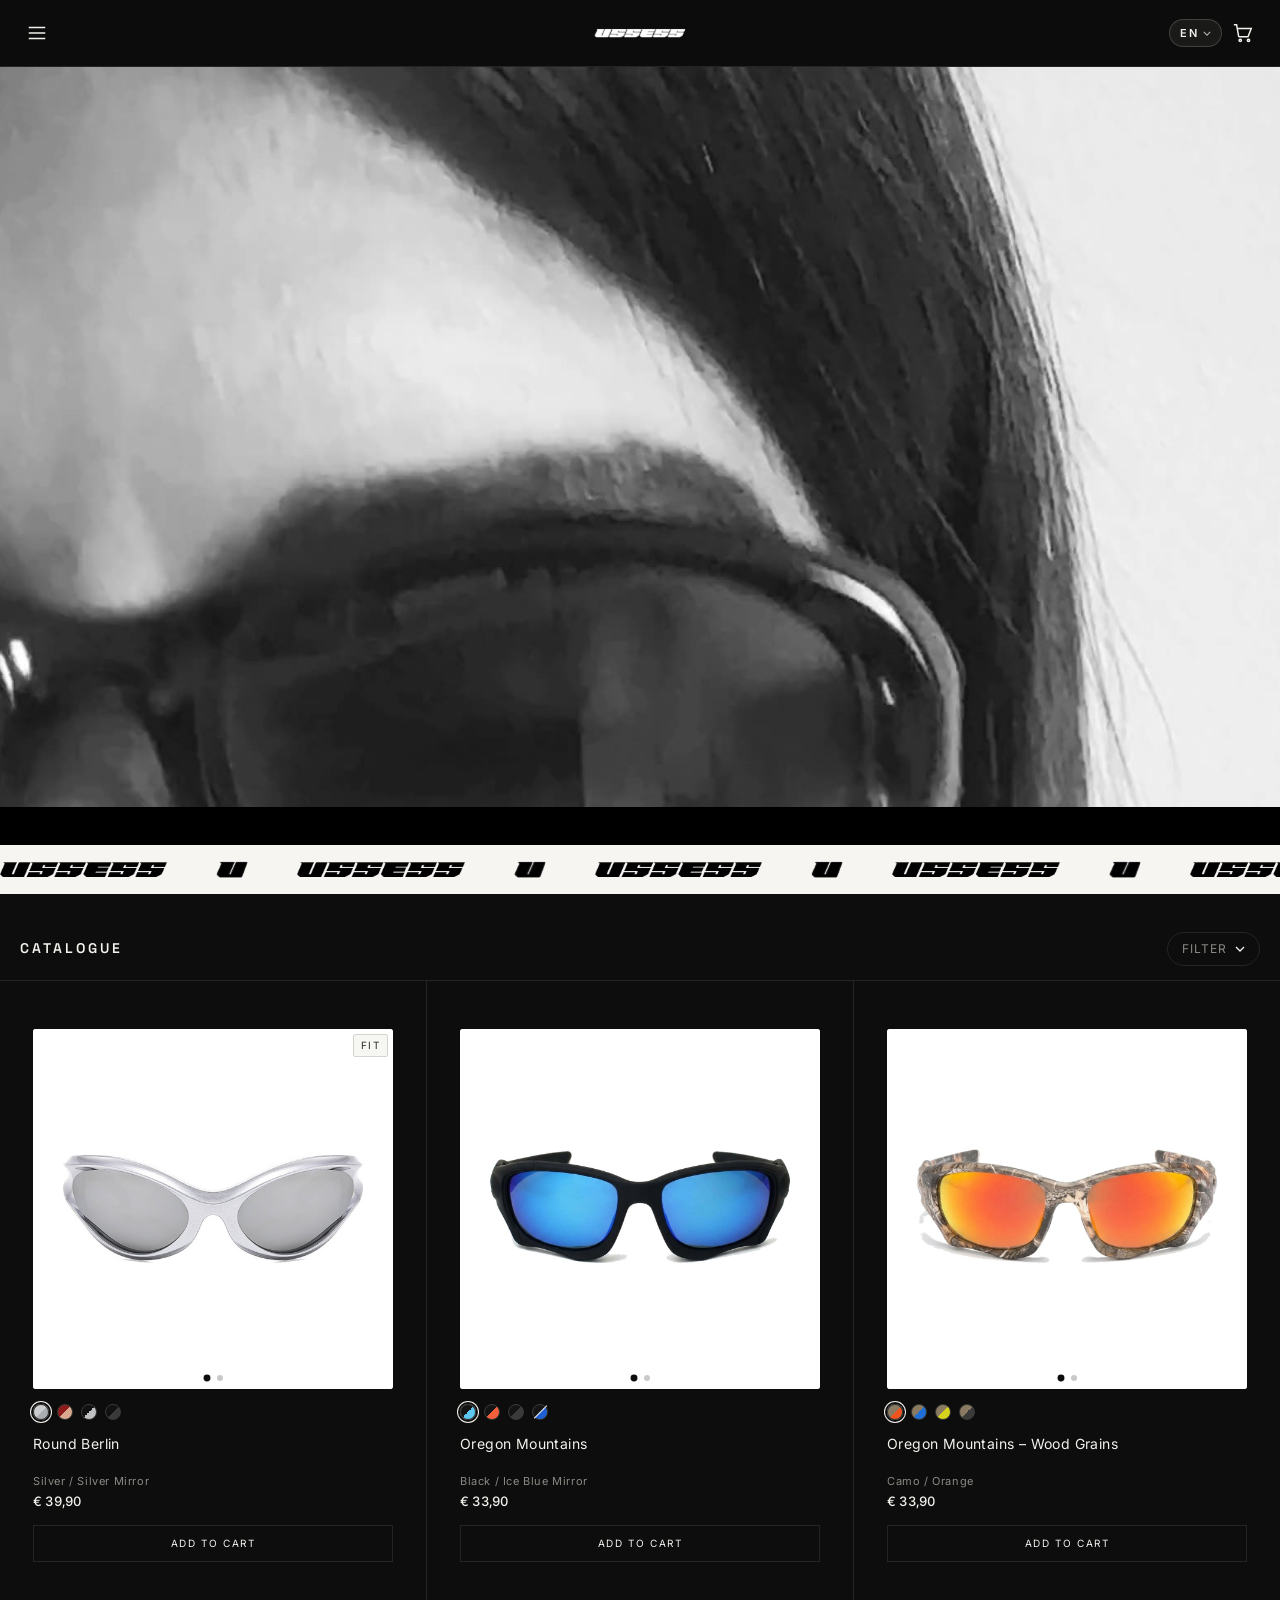
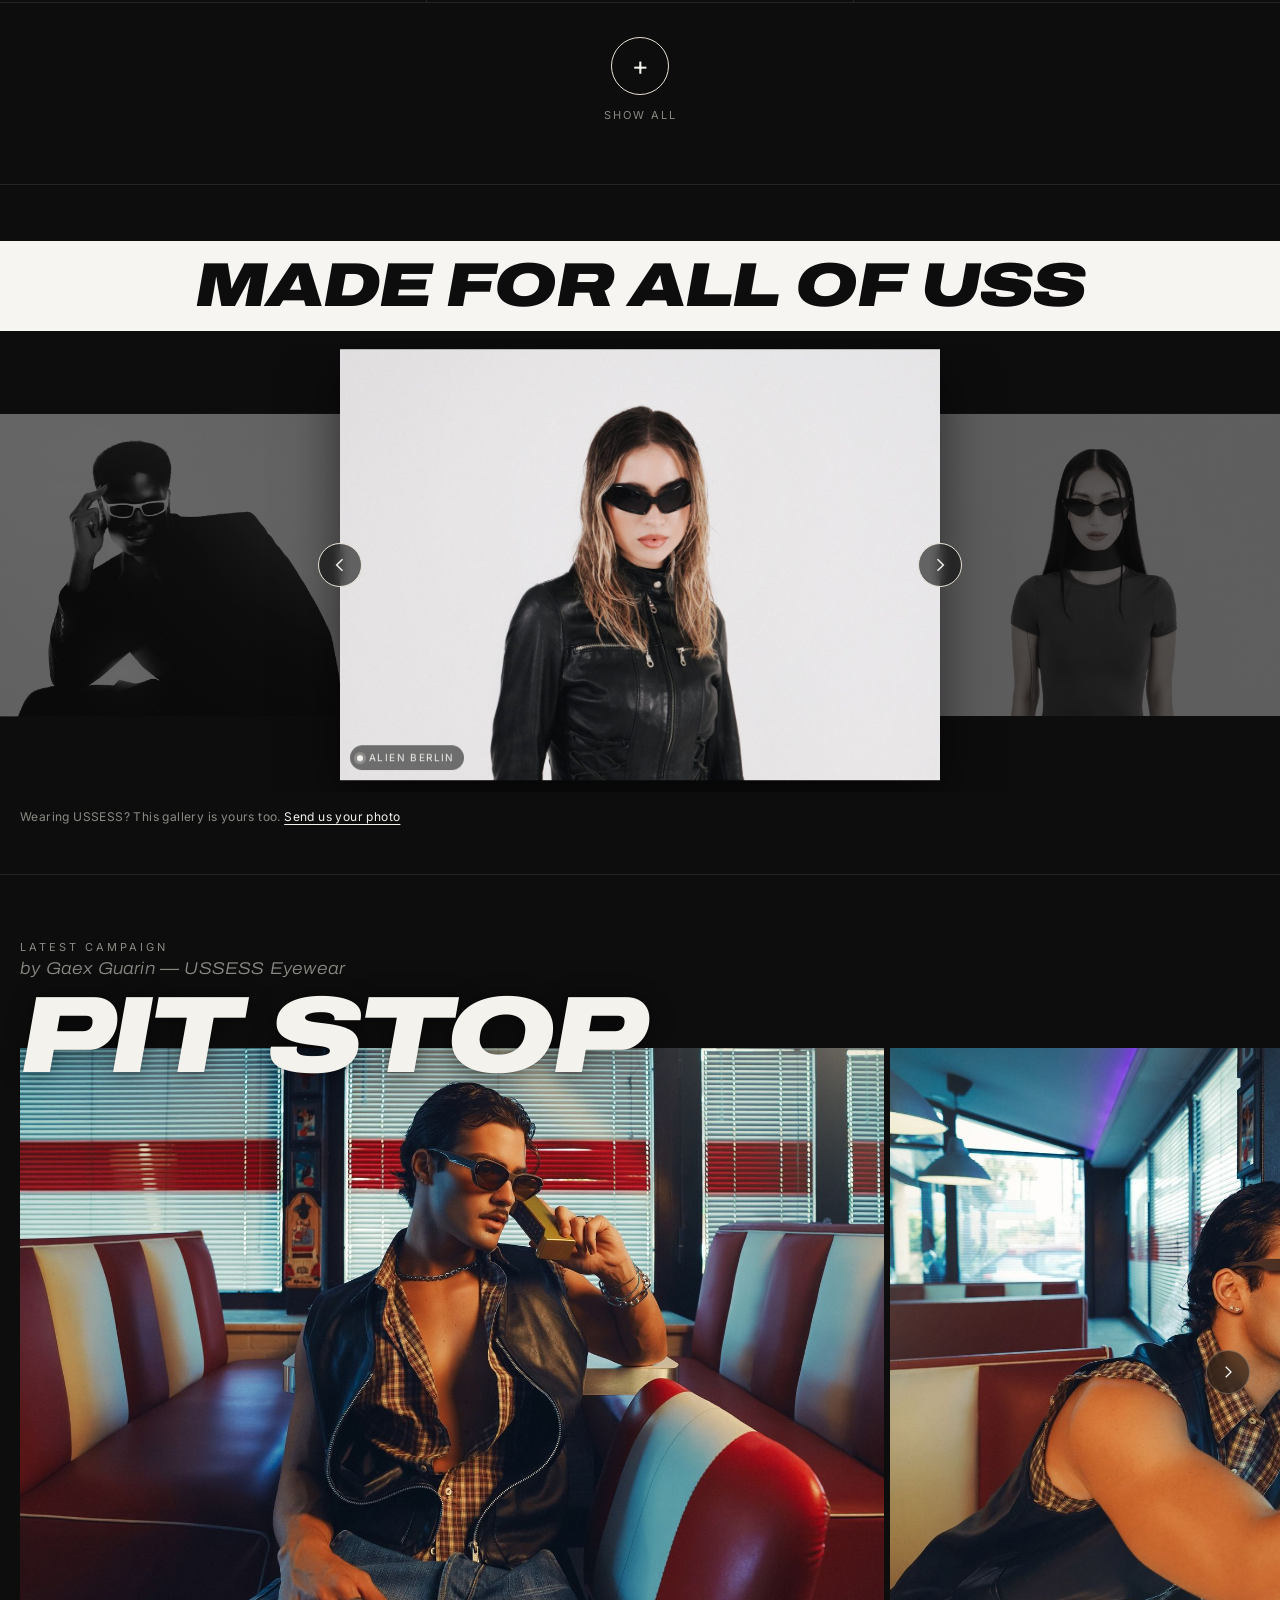
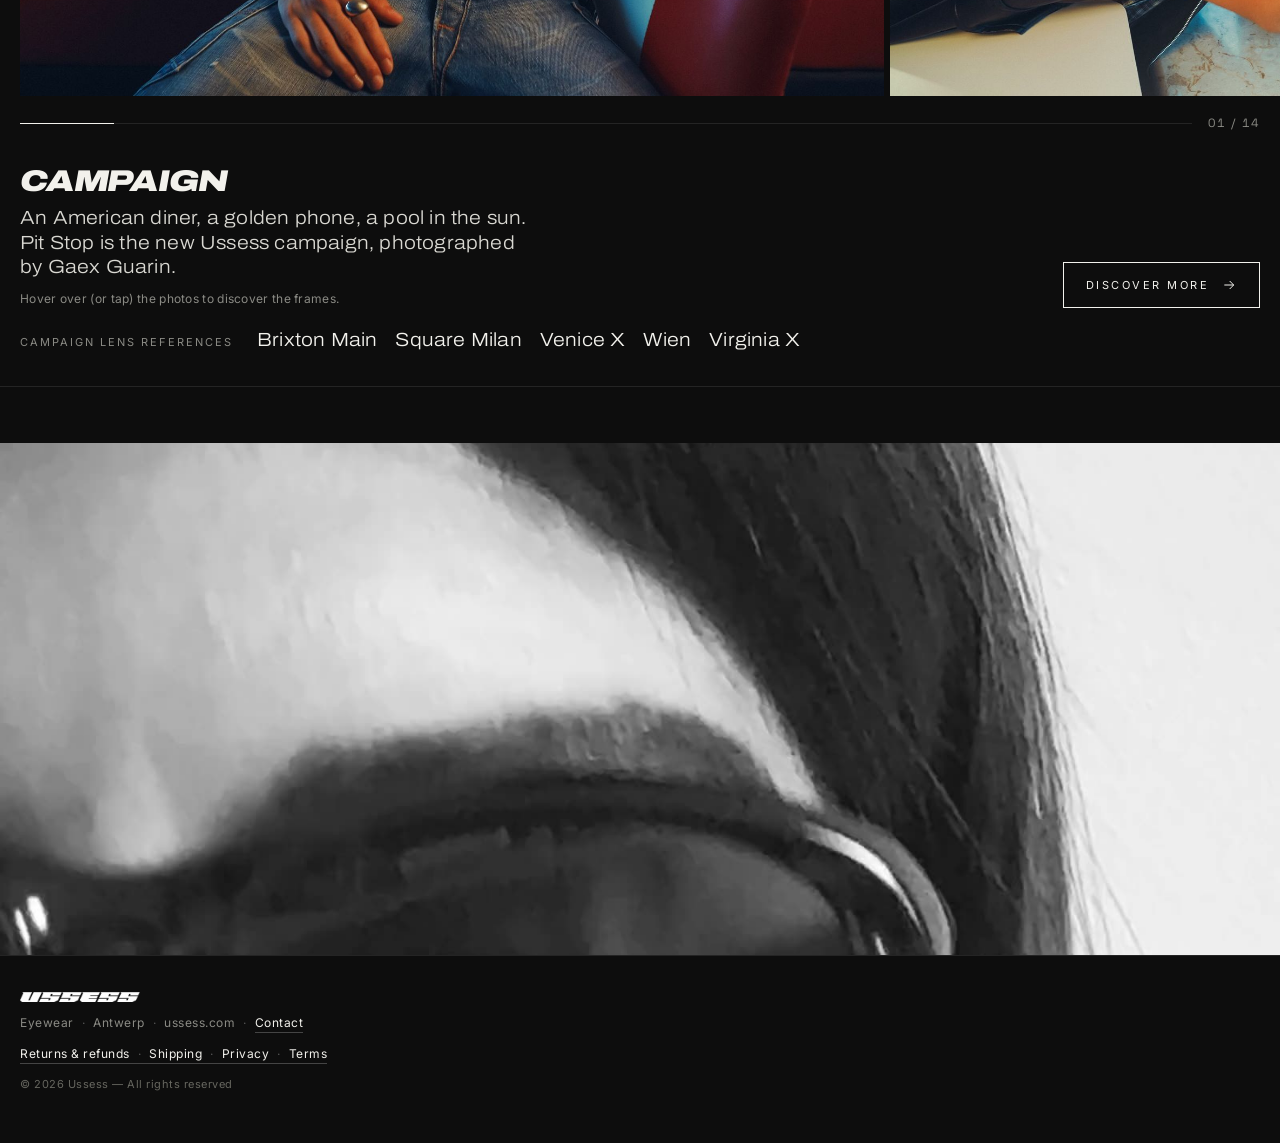
==== index.html @ 985a9480 "Fit: titolo -20% e glitch monocromatico a fasce; foto Sara (Round Berlin) senza striscia rossa; Squa" ====
<!doctype html><html><head><meta charset=utf8><meta name=viewport content="width=device-width,initial-scale=1,viewport-fit=cover"><style>:root{color-scheme:light;box-sizing:border-box;padding-top:env(safe-area-inset-top,0px);padding-bottom:env(safe-area-inset-bottom,0px)}html{scroll-padding-top:env(safe-area-inset-top,0px)}body{margin:0;padding:0;font:14px -apple-system,BlinkMacSystemFont,sans-serif;background:#fff;color:#000}img{max-width:100%}[hidden]:not([hidden=until-found i]){display:none!important}</style></head><body>
<title>USSESS Eyewear</title>
<meta name="claude:viewport-fit-sides" content="cover">
<meta name="description" content="USSESS — occhiali da sole. Eyewear, Antwerp.">
<link rel="icon" href="favicon.ico" sizes="any">
<link rel="icon" type="image/png" sizes="32x32" href="favicon-32.png">
<link rel="apple-touch-icon" href="apple-touch-icon.png">
<link rel="preconnect" href="https://fonts.googleapis.com">
<link rel="stylesheet" href="https://fonts.googleapis.com/css2?family=Inter:wght@400;500;600;700&family=Space+Grotesk:wght@500;700&family=Instrument+Serif:ital@0;1&family=Archivo:ital,wdth,wght@0,100..125,100..900;1,100..125,100..900&display=swap">
<link rel="stylesheet" href="style.css?v=46">

<header class="site-header">
  <button class="ibtn" type="button" aria-label="Apri menu" onclick="openMenu()"><svg viewBox="0 0 24 24"><path d="M3 6h18M3 12h18M3 18h18"/></svg></button>
  <a class="logo-link" href="index.html" aria-label="USSESS"><img class="logo-img" src="logo.png" alt="USSESS"></a>
  <a class="ibtn cart-link" href="cart.html" aria-label="Carrello"><svg viewBox="0 0 24 24"><circle cx="9" cy="20" r="1.3"/><circle cx="18" cy="20" r="1.3"/><path d="M2 3h3l2.2 12.3a1 1 0 0 0 1 .8h8.6a1 1 0 0 0 1-.78L21 7H6"/></svg><span class="badge" id="badge" hidden>0</span></a>
</header>

<div class="overlay" id="overlay" onclick="closeMenu()"></div>
<nav class="drawer" id="drawer" aria-label="Menu">
  <button class="close" type="button" onclick="closeMenu()" aria-label="Chiudi menu">&times;</button>
  <a href="#shop" onclick="closeMenu()">Shop</a>
  <a href="#fits" onclick="closeMenu()">Fit</a>
  <a href="pitstop.html">Campagna</a>
  <a href="cart.html">Carrello</a>
  <a href="contatti.html">Contatti</a>
  <a href="policy.html">Resi e policy</a>
  <div class="d-foot">Antwerp</div>
</nav>

<section class="hero" aria-label="USSESS campagna">
  <video id="heroVideo" src="hero-ai.mp4" poster="hero-ai-poster.jpg" autoplay muted loop playsinline preload="auto" aria-label="Video della campagna USSESS"></video>
</section>

<div class="gap-1cm" aria-hidden="true"></div>
<div class="ticker" aria-hidden="true"><div class="ticker-track" id="ticker"></div></div>

<div class="shop-head" id="shop">
  <h2 class="display">Catalogo</h2>
  <button class="fbtn" id="fbtn" type="button" aria-expanded="false" aria-controls="fpanel"><span id="fbtnLabel">Filtra</span><b class="fcount" id="fcount" hidden></b><svg viewBox="0 0 10 6" width="10" height="6" aria-hidden="true"><path d="M1 1l4 4 4-4" fill="none" stroke="currentColor" stroke-width="1.3"/></svg></button>
</div>
<div class="fpanel" id="fpanel" hidden></div>
<div class="grid collapsed" id="grid"></div>
<div class="more-wrap">
  <button class="more" id="moreBtn" type="button" aria-label="Mostra tutto il catalogo">+</button>
  <span class="more-label" id="moreLabel">Mostra tutto</span>
</div>

<section class="fits" id="fits" aria-labelledby="fitsTitle">
  <div class="fits-band"><h2 class="fits-motto" id="fitsTitle">Made for all of <b>USS</b></h2></div>
  <div class="fit-strip" id="fitStrip" tabindex="0" aria-label="Foto fit USSESS"></div>
  <p class="fits-join"><span data-t="fits.join"></span> <a href="contatti.html" data-t="fits.send"></a></p>
</section>

<section class="campaign" id="campaign" aria-labelledby="campTitle">
  <div class="camp-head">
    <span class="camp-kicker" id="campKicker">Ultima campagna</span>
    <p class="camp-by">by Gaex Guarin — USSESS Eyewear</p>
    <h2 class="camp-title" id="campTitle">Pit Stop</h2>
  </div>
  <div class="camp-wrap">
    <button class="camp-nav prev" type="button" id="campPrev" aria-label="Indietro"><svg viewBox="0 0 24 24"><path d="M15 5l-7 7 7 7"/></svg></button>
    <div class="camp-strip" id="campStrip" tabindex="0" aria-label="Pit Stop — foto della campagna">
      <figure><img src="c/gaex/pitstop-01.jpg" width="1600" height="1200" loading="eager" decoding="async" alt="USSESS Pit Stop by Gaex Guarin — 1/14"></figure>
      <figure><img src="c/gaex/pitstop-02.jpg" width="1600" height="1200" loading="eager" decoding="async" alt="USSESS Pit Stop by Gaex Guarin — 2/14"></figure>
      <figure><img src="c/gaex/pitstop-03.jpg" width="1600" height="1200" loading="eager" decoding="async" alt="USSESS Pit Stop by Gaex Guarin — 3/14"></figure>
      <figure><img src="c/gaex/pitstop-04.jpg" width="1200" height="1600" loading="lazy" decoding="async" alt="USSESS Pit Stop by Gaex Guarin — 4/14"></figure>
      <figure><img src="c/gaex/pitstop-05.jpg" width="1600" height="1200" loading="lazy" decoding="async" alt="USSESS Pit Stop by Gaex Guarin — 5/14"></figure>
      <figure><img src="c/gaex/pitstop-06.jpg" width="1200" height="1600" loading="lazy" decoding="async" alt="USSESS Pit Stop by Gaex Guarin — 6/14"></figure>
      <figure><img src="c/gaex/pitstop-07.jpg" width="1600" height="1200" loading="lazy" decoding="async" alt="USSESS Pit Stop by Gaex Guarin — 7/14"></figure>
      <figure><img src="c/gaex/pitstop-08.jpg" width="1200" height="1600" loading="lazy" decoding="async" alt="USSESS Pit Stop by Gaex Guarin — 8/14"></figure>
      <figure><img src="c/gaex/pitstop-09.jpg" width="1200" height="1600" loading="lazy" decoding="async" alt="USSESS Pit Stop by Gaex Guarin — 9/14"></figure>
      <figure><img src="c/gaex/pitstop-10.jpg" width="1600" height="1066" loading="lazy" decoding="async" alt="USSESS Pit Stop by Gaex Guarin — 10/14"></figure>
      <figure><img src="c/gaex/pitstop-11.jpg" width="1200" height="1600" loading="lazy" decoding="async" alt="USSESS Pit Stop by Gaex Guarin — 11/14"></figure>
      <figure><img src="c/gaex/pitstop-12.jpg" width="1200" height="1600" loading="lazy" decoding="async" alt="USSESS Pit Stop by Gaex Guarin — 12/14"></figure>
      <figure><img src="c/gaex/pitstop-13.jpg" width="1200" height="1600" loading="lazy" decoding="async" alt="USSESS Pit Stop by Gaex Guarin — 13/14"></figure>
      <figure><img src="c/gaex/pitstop-14.jpg" width="1201" height="1600" loading="lazy" decoding="async" alt="USSESS Pit Stop by Gaex Guarin — 14/14"></figure>
    </div>
    <button class="camp-nav next" type="button" id="campNext" aria-label="Avanti"><svg viewBox="0 0 24 24"><path d="M9 5l7 7-7 7"/></svg></button>
  </div>
  <div class="camp-bar"><span class="camp-prog"><i id="campProg"></i></span><span class="camp-count" id="campCount">01 / 14</span></div>
  <div class="camp-teaser">
    <div>
      <h3 class="t-k" data-t="camp.t">Campagna</h3>
      <p data-t="camp.text"></p>
      <div class="t-hint" data-t="camp.hover"></div>
    </div>
    <a class="disc-btn" href="pitstop.html"><span data-t="camp.disc">Scopri di più</span> <svg viewBox="0 0 24 24"><path d="M5 12h14M13 6l6 6-6 6"/></svg></a>
    <div class="camp-refs"><span class="rk" data-t="camp.refs">Occhiali della campagna</span><a href="product.html?id=brixton-main">Brixton Main</a> <a href="product.html?id=square-milan">Square Milan</a> <a href="product.html?id=venice-x">Venice X</a> <a href="product.html?id=wien">Wien</a> <a href="product.html?id=virginia-x">Virginia X</a></div>
  </div>
</section>

<section class="hero hero-bw" aria-label="USSESS in bianco e nero">
  <video id="bwVideo" src="hero.mp4" poster="hero-poster.jpg" autoplay muted loop playsinline preload="metadata" aria-label="Video in bianco e nero USSESS"></video>
</section>

<footer class="site-footer">
  <img class="f-logo" src="logo.png" alt="USSESS">
  <div class="f-line"><span>Eyewear</span><span>Antwerp</span><span>ussess.com</span><a href="contatti.html">Contatti</a></div>
  <div class="f-line"><a href="policy.html#resi">Resi e rimborsi</a><a href="policy.html#spedizioni">Spedizioni</a><a href="policy.html#privacy">Privacy</a><a href="policy.html#termini">Termini</a></div>
  <div class="f-copy">© <span id="year">2026</span> Ussess — Tutti i diritti riservati</div>
</footer>

<script src="i18n.js?v=46" charset="utf-8"></script>
<script src="app.js?v=46" charset="utf-8"></script>

</body></html>
---- style.css ----
@charset "UTF-8";
/* USSESS — stile condiviso. Mondo scuro, prodotto in primo piano. */
:root{
  --bg:#0d0d0d; --surface:#151515; --fg:#f2f1ec; --muted:#8a8a84; --line:#242424; --accent:#e8e2d4; --paper:#f6f5f2;
  color-scheme:dark;
  --gut-l:max(20px, env(safe-area-inset-left, 0px));
  --gut-r:max(20px, env(safe-area-inset-right, 0px));
  --font:"Inter","Helvetica Neue",Arial,sans-serif;
  --display:"Space Grotesk","Inter",Arial,sans-serif;
}
*{box-sizing:border-box;}
html,body{margin:0;}
body{background:var(--bg); color:var(--fg); font-family:var(--font); font-size:15px; -webkit-font-smoothing:antialiased; line-height:1.5; letter-spacing:.2px;}
a{color:inherit; text-decoration:none;}
img,video{max-width:100%; display:block;}
button{font:inherit;}
:focus-visible{outline:1px solid var(--accent); outline-offset:3px;}
.display{font-family:var(--display);}

/* HEADER */
body::before{content:""; position:fixed; inset:0 0 auto; height:env(safe-area-inset-top,0px); z-index:50; background:rgba(13,13,13,.85);}
.site-header{position:sticky; top:env(safe-area-inset-top,0px); z-index:40; display:grid; grid-template-columns:1fr auto 1fr; align-items:center;
  padding-block:16px; padding-left:var(--gut-l); padding-right:var(--gut-r);
  background:rgba(13,13,13,.85); backdrop-filter:blur(12px); -webkit-backdrop-filter:blur(12px); border-bottom:1px solid var(--line);}
.logo-link{justify-self:center; display:block;}
.logo-img{width:90px; height:auto;}
.logo3d-wrap{display:block; perspective:400px;}
.logo3d{display:block; position:relative; width:90px; transform-style:preserve-3d; animation:logospin 6s linear infinite;}
.logo3d img{display:block; width:100%; height:auto;}
.logo3d img + img{position:absolute; inset:0;}
.logo3d img.mid{filter:brightness(.5);}
@keyframes logospin{from{transform:rotateY(0deg)} to{transform:rotateY(360deg)}}
@media (prefers-reduced-motion: reduce){.logo3d{animation:none;}}
.ibtn{background:none; border:none; color:var(--fg); cursor:pointer; padding:6px; display:flex; position:relative;}
.ibtn svg{width:22px; height:22px; stroke:var(--fg); fill:none; stroke-width:1.6;}
.site-header > .ibtn:first-child{justify-self:start;}
.site-header > .cart-link{justify-self:end;}
.badge{position:absolute; top:0; right:-2px; min-width:16px; height:16px; padding:0 4px; border-radius:8px; background:var(--accent); color:#0d0d0d;
  font-size:10px; font-weight:700; line-height:16px; text-align:center; font-variant-numeric:tabular-nums;}

/* DRAWER */
.overlay{position:fixed; inset:0; background:rgba(0,0,0,.55); opacity:0; pointer-events:none; transition:opacity .3s; z-index:60;}
.overlay.show{opacity:1; pointer-events:auto;}
.drawer{position:fixed; top:0; right:0; height:100%; width:80%; max-width:330px; background:var(--surface); border-left:1px solid var(--line);
  transform:translateX(100%); transition:transform .32s cubic-bezier(.4,0,.2,1); z-index:70; display:flex; flex-direction:column; gap:4px;
  padding:calc(env(safe-area-inset-top,0px) + 22px) max(22px,env(safe-area-inset-right,0px)) calc(env(safe-area-inset-bottom,0px) + 22px) 24px;}
.drawer.open{transform:translateX(0);}
.drawer .close{align-self:flex-end; background:none; border:none; color:var(--fg); font-size:30px; line-height:1; cursor:pointer; margin-bottom:14px;}
.drawer a{font-size:22px; letter-spacing:1px; padding:16px 0; border-bottom:1px solid var(--line);}
.drawer .d-foot{margin-top:auto; color:var(--muted); font-size:12px; letter-spacing:2px; text-transform:uppercase;}
@media (prefers-reduced-motion: reduce){.drawer,.overlay{transition:none;}}

/* HERO VIDEO */
.hero{position:relative; background:#000; border-bottom:1px solid var(--line);}
.hero video{width:100%; aspect-ratio:5/2; max-height:calc(100vh - 160px); object-fit:cover; background:#e9e9e6;}

/* BANDA LOGHI IN MOVIMENTO */
.ticker{background:var(--paper); overflow:hidden; padding-block:14px;}
.ticker-track{display:flex; width:max-content; animation:tick 26s linear infinite;}
.ticker-set{display:flex; align-items:center; flex:0 0 auto;}
.ticker .lg{height:13px; width:auto; max-width:none; margin-right:40px;}
.u3d-wrap{display:block; perspective:220px; margin-right:40px; flex:0 0 auto;}
.u3d{display:block; position:relative; width:26px; height:13px; transform-style:preserve-3d; animation:uspin 2.4s linear infinite;}
.u3d img{position:absolute; inset:0; width:100%; height:100%; max-width:none;}
.u3d img.mid{filter:invert(.38);}
@keyframes tick{from{transform:translateX(0)} to{transform:translateX(-50%)}}
@keyframes uspin{from{transform:rotateY(0deg)} to{transform:rotateY(360deg)}}
@media(min-width:720px){.ticker{padding-block:17px;} .ticker .lg{height:15px; margin-right:50px;} .u3d-wrap{margin-right:50px;} .u3d{width:30px; height:15px;}}
@media (prefers-reduced-motion: reduce){.ticker-track,.u3d{animation:none;}}

/* SHOP */
.shop-head{display:flex; align-items:baseline; justify-content:space-between; padding-block:38px 14px; padding-left:var(--gut-l); padding-right:var(--gut-r);}
.shop-head h2{margin:0; font-size:14px; letter-spacing:3px; text-transform:uppercase; font-weight:600;}
.shop-head span{color:var(--muted); font-size:12px; letter-spacing:1px;}
.grid{display:grid; grid-template-columns:repeat(3,1fr); gap:1px; background:var(--line); border-block:1px solid var(--line); --pw:min(190px, calc((100vw - 2px) / 3 - 24px));}
.card{background:var(--bg); padding:22px 12px 22px; display:flex; flex-direction:column; align-items:center; gap:10px; min-width:0;}
.grid .card > *{width:var(--pw); max-width:100%;}
.grid .card.solo{grid-column:1 / -1;}
@media(min-width:720px){.card{padding:34px 12px 30px; gap:12px;}}
.thumb{aspect-ratio:1/1; max-width:100%; border-radius:3px; background:var(--paper); overflow:hidden;}
.thumb img{width:100%; height:100%; object-fit:contain;}
.meta{display:flex; flex-direction:column; align-items:flex-start; gap:2px;}
.name{font-size:13px; letter-spacing:.4px; line-height:1.3;}
.price{color:var(--muted); font-size:12px; font-variant-numeric:tabular-nums;}
.price s, .price b{white-space:nowrap;}
.add{margin-top:auto; border:1px solid var(--line); background:none; color:var(--fg); padding:10px 6px; font-size:10px; letter-spacing:1.6px; text-transform:uppercase; cursor:pointer; transition:background .2s,color .2s,border-color .2s;}
.add:hover{border-color:var(--accent);}
.add.done{background:var(--accent); color:#0d0d0d; border-color:var(--accent);}
.more-wrap{display:flex; flex-direction:column; align-items:center; gap:12px; padding:34px 0 60px;}
.more{width:58px; height:58px; border-radius:50%; border:1px solid var(--accent); background:none; color:var(--fg); font-size:26px; line-height:1; cursor:pointer; transition:transform .18s,background .2s,color .2s;}
.more:hover{background:var(--accent); color:#0d0d0d;}
.more-label{color:var(--muted); font-size:11px; letter-spacing:2px; text-transform:uppercase;}

/* PAGINE INTERNE */
.page{max-width:760px; margin:0 auto; padding-block:34px 70px; padding-left:var(--gut-l); padding-right:var(--gut-r);}
.page h1{font-family:var(--display); font-size:clamp(30px,8vw,46px); letter-spacing:1px; margin:0 0 6px; font-weight:700; text-wrap:balance;}
.page .sub{color:var(--muted); font-size:13px; letter-spacing:1px; margin:0 0 28px;}
.page h2{font-family:var(--display); font-size:15px; letter-spacing:2.5px; text-transform:uppercase; margin:44px 0 12px; font-weight:600; scroll-margin-top:90px;}
.page p,.page li{color:#cfcec9; max-width:65ch;}
.page ul,.page ol{padding-left:20px;}
.todo{color:#0d0d0d; background:var(--accent); padding:0 5px; border-radius:2px; font-size:.92em;}
.toc{display:flex; flex-wrap:wrap; gap:8px 14px; padding:0; margin:0 0 8px; list-style:none;}
.toc a{font-size:12px; letter-spacing:1.5px; text-transform:uppercase; color:var(--muted); border-bottom:1px solid var(--line); padding-bottom:2px;}
.toc a:hover{color:var(--fg);}
.btn{display:inline-block; border:none; background:var(--accent); color:#0d0d0d; padding:15px 22px; font-size:12px; letter-spacing:2.5px; text-transform:uppercase; font-weight:600; cursor:pointer; border-radius:3px;}
.btn.ghost{background:none; color:var(--fg); border:1px solid var(--accent);}
.btn:disabled{opacity:.45; cursor:not-allowed;}
label{display:block; font-size:12px; letter-spacing:1.5px; text-transform:uppercase; color:var(--muted); margin:16px 0 6px;}
input,textarea{width:100%; background:var(--surface); color:var(--fg); border:1px solid var(--line); border-radius:3px; padding:12px; font:inherit;}
textarea{min-height:90px; resize:vertical;}

/* CONTATTI */
.contact-list{list-style:none; padding:0; margin:0; border-top:1px solid var(--line);}
.contact-list li{display:flex; align-items:center; gap:16px; padding:20px 0; border-bottom:1px solid var(--line); color:var(--fg);}
.contact-list svg{width:24px; height:24px; flex:0 0 auto; fill:none; stroke:var(--fg); stroke-width:1.5;}
.contact-list .lbl{font-size:11px; letter-spacing:2px; text-transform:uppercase; color:var(--muted); display:block;}
.contact-list .val{font-size:15px; overflow-wrap:anywhere;}
.contact-list .grow{flex:1; min-width:0;}
.copy{background:none; border:1px solid var(--line); color:var(--muted); font-size:11px; letter-spacing:1.5px; text-transform:uppercase; padding:8px 10px; cursor:pointer; border-radius:3px;}

/* FOOTER */
.site-footer{border-top:1px solid var(--line); padding-block:36px calc(env(safe-area-inset-bottom,0px) + 50px); padding-left:var(--gut-l); padding-right:var(--gut-r); display:flex; flex-direction:column; gap:12px;}
.f-logo{width:120px; height:auto;}
.f-line{color:var(--muted); font-size:12px; letter-spacing:.5px; display:flex; flex-wrap:wrap; gap:4px 0;}
.f-line > *:not(:last-child)::after{content:"·"; margin:0 8px; color:#555;}
.f-line a{color:var(--fg); border-bottom:1px solid #444;}
.f-line a:hover{border-color:var(--fg);}
.f-copy{color:#66665f; font-size:11px; letter-spacing:.5px;}

/* CARRELLO */
.item{display:grid; grid-template-columns:76px 1fr auto; gap:14px; align-items:center; padding:18px 0; border-top:1px solid var(--line);}
.item .thumb{width:76px;}
.item .info{min-width:0;}
.item .nm{font-size:15px; letter-spacing:.5px;}
.item .vr{color:var(--muted); font-size:12px; letter-spacing:1px; text-transform:uppercase; margin-top:3px;}
.qty{display:inline-flex; align-items:center; margin-top:10px; border:1px solid var(--line); border-radius:4px;}
.qty button{background:none; border:none; color:var(--fg); width:32px; height:32px; font-size:16px; cursor:pointer;}
.qty span{min-width:26px; text-align:center; font-size:14px; font-variant-numeric:tabular-nums;}
.item .right{text-align:right; display:flex; flex-direction:column; align-items:flex-end; gap:8px;}
.item .pr{font-size:15px; font-variant-numeric:tabular-nums; white-space:nowrap;}
.rm{background:none; border:none; color:var(--muted); font-size:11px; letter-spacing:1px; text-transform:uppercase; cursor:pointer; text-decoration:underline; padding:0;}
.summary{margin:8px 0 0; border-top:1px solid var(--line); padding-top:22px; display:flex; flex-direction:column; gap:12px;}
.row{display:flex; justify-content:space-between; font-size:14px;}
.row.muted{color:var(--muted);}
.row.total{font-size:18px; font-weight:600; border-top:1px solid var(--line); padding-top:14px; margin-top:4px;}
.row span:last-child{font-variant-numeric:tabular-nums;}
.pay{margin-top:26px; display:flex; flex-direction:column; gap:12px;}
#paypal-buttons{min-height:10px; background:transparent; color-scheme:light;}
#paypal-buttons iframe{color-scheme:light; background:transparent;}
.pay-note,.page .pay-note{color:var(--muted); font-size:13px; text-align:center; margin:0; max-width:none;}
.empty{padding:50px 0; text-align:center; color:var(--muted);}
.empty a{color:var(--fg); text-decoration:underline;}
.steps{border:1px solid var(--line); border-radius:4px; padding:20px; margin-top:20px; background:var(--surface);}
.dest{background:var(--surface); color:var(--fg); border:1px solid var(--line); border-radius:3px; padding:7px 10px; font:inherit; font-size:13px;}
.price s{color:#66665f; margin-right:4px; font-weight:400;}
.price b{color:var(--fg); font-weight:500;}
@media(max-width:719px){.meta{flex-direction:column; align-items:flex-start; gap:2px;} .add .long{display:none;}}
.vetrina-note{text-align:center; color:var(--muted); font-size:13px; letter-spacing:.3px; margin:-30px 0 56px; padding-left:var(--gut-l); padding-right:var(--gut-r);}
.vetrina-note a{color:var(--fg); border-bottom:1px solid #444;}

/* COLORAZIONI */
.swatches{display:flex; align-items:center; gap:8px; flex-wrap:wrap; min-height:18px;}
.sw{width:16px; height:16px; border-radius:50%; padding:0; cursor:pointer; border:1px solid #3a3a38;
  background:linear-gradient(135deg, var(--f) 0 50%, var(--l) 50% 100%); box-shadow:0 0 0 2px var(--bg); position:relative;}
.sw.on{box-shadow:0 0 0 2px var(--bg), 0 0 0 3px var(--fg);}
.sw.out::after{content:""; position:absolute; left:50%; top:-2px; bottom:-2px; width:1px; background:var(--fg); transform:rotate(45deg);}
.thumb{position:relative;}
.fitbtn{position:absolute; right:5px; top:5px; background:rgba(246,245,242,.9); border:1px solid #d6d4ce; color:#2a2a28; font-size:10px; letter-spacing:1.5px; text-transform:uppercase; padding:3px 7px; border-radius:2px; cursor:pointer;}
.fitbtn.on{color:#f2f1ec; background:#0d0d0d; border-color:#0d0d0d;}
.card.fit-on .thumb img{object-fit:cover;}
.cname{color:var(--muted); font-size:11px; letter-spacing:.6px;}
.add:disabled{opacity:.45; cursor:not-allowed;}
.soldout{font-size:10px; letter-spacing:1.6px; text-transform:uppercase; color:var(--muted);}
.item .last{color:var(--muted); font-size:11px; letter-spacing:.5px; margin-top:6px;}
.qty button:disabled{opacity:.3; cursor:not-allowed;}

/* EFFETTO 3D PRODOTTI (si attiva con SWING = true) */
.swing .thumb{perspective:700px;}
.swing .card:not(.fit-on) .thumb img{mix-blend-mode:multiply; animation:swing 7s ease-in-out infinite; animation-delay:var(--d,0s); transform-origin:50% 50%;}
@keyframes swing{0%,100%{transform:rotateY(-38deg)} 50%{transform:rotateY(38deg)}}
@media (prefers-reduced-motion: reduce){.swing .thumb img{animation:none;}}

/* LAYOUT HOME v2 — video AI in alto, 1 cm, banner, 1 cm, catalogo, "+", video b/n */
.gap-1cm{height:1cm; background:var(--bg);}
.hero{border-bottom:0;}
.hero-bw{margin-top:0;}
.hero-bw video{aspect-ratio:5/2; background:#000;}
/* prodotti più grandi da computer; telefono invariato */
@media(min-width:720px){.grid{--pw:min(260px, calc((100vw - 2px) / 3 - 40px));}}
@media(min-width:1024px){.grid{--pw:min(360px, calc((100vw - 2px) / 3 - 56px));} .card{padding:48px 24px 40px; gap:14px;} .name{font-size:14px;} .price{font-size:13px;}}
/* video AI in alto: taglio orizzontale 3:2 dal reel */
.hero:not(.hero-bw) video{aspect-ratio:3/2; object-position:50% 50%; background:#f2f2f0;}
/* spazio nero di 1 cm sopra il banner, sempre visibile */
.gap-1cm{display:block; height:1cm; min-height:38px; background:#000;}
/* banner più sottile solo su telefono */
@media(max-width:719px){.ticker{padding-block:7px;} .ticker .lg{height:10px; margin-right:30px;} .u3d-wrap{margin-right:30px;} .u3d{width:20px; height:10px;}}

/* SELETTORE LINGUA — pillola semitrasparente accanto al carrello */
.h-right{justify-self:end; display:flex; align-items:center; gap:4px;}
.h-right .cart-link{justify-self:auto;}
.lang{position:relative;}
.lang-btn{display:flex; align-items:center; gap:5px; height:28px; padding:0 10px; border-radius:14px; border:1px solid rgba(242,241,236,.18);
  background:rgba(242,241,236,.06); color:var(--fg); font:600 11px/1 var(--font); letter-spacing:1.5px; cursor:pointer;
  -webkit-backdrop-filter:blur(10px); backdrop-filter:blur(10px); transition:background .2s,border-color .2s;}
.lang-btn:hover,.lang-btn[aria-expanded="true"]{background:rgba(242,241,236,.14); border-color:rgba(242,241,236,.35);}
.lang-btn svg{width:8px; height:5px; stroke:currentColor; fill:none; stroke-width:1.4; opacity:.7;}
.lang-menu{position:absolute; top:calc(100% + 8px); right:0; min-width:168px; margin:0; padding:6px; list-style:none; border-radius:10px;
  background:rgba(13,13,13,.72); border:1px solid rgba(242,241,236,.14); -webkit-backdrop-filter:blur(16px); backdrop-filter:blur(16px);
  box-shadow:0 12px 30px rgba(0,0,0,.45); z-index:60;}
.lang-menu button{display:flex; align-items:center; gap:12px; width:100%; padding:9px 10px; border:0; border-radius:6px; background:none; color:var(--fg); cursor:pointer; text-align:left;}
.lang-menu button b{font-size:11px; letter-spacing:1.5px; width:20px;}
.lang-menu button span{font-size:13px; color:var(--muted);}
.lang-menu button:hover{background:rgba(242,241,236,.08);}
.lang-menu button.on span{color:var(--fg);}
.lang-menu button.on b::after{content:""; display:inline-block; width:4px; height:4px; border-radius:50%; background:var(--accent); margin-left:5px; vertical-align:middle;}

/* PRIVACY — blocchi separati da fasce nere */
.pv{display:flex; flex-direction:column; gap:10px; background:#000; padding:10px; margin:18px 0 8px; border-radius:4px;}
.pv-b{background:var(--surface); padding:18px 18px 16px; border-radius:2px;}
.pv-b h3{margin:0 0 8px; font:600 12px/1.3 var(--display); letter-spacing:2px; text-transform:uppercase; color:var(--fg);}
.pv-b p{margin:0;}
@media(max-width:719px){.pv{margin-inline:calc(-1 * var(--gut-l)); border-radius:0; padding:8px 0; gap:8px;} .pv-b{padding:18px var(--gut-l);}}

/* GALLERIA PRODOTTO — più viste della stessa colorazione, a scorrimento */
.thumb.gal{position:relative;}
.gal-track{display:flex; width:100%; height:100%; overflow-x:auto; overflow-y:hidden; scroll-snap-type:x mandatory; scrollbar-width:none; overscroll-behavior-x:contain; cursor:pointer;}
.gal-track::-webkit-scrollbar{display:none;}
.gal-track img{flex:0 0 100%; width:100%; height:100%; object-fit:contain; scroll-snap-align:center; user-select:none;}
.gal-dots{position:absolute; left:0; right:0; bottom:8px; display:flex; justify-content:center; gap:7px; pointer-events:none;}
.gal-dots button{pointer-events:auto; width:6px; height:6px; padding:0; border:0; border-radius:50%; background:rgba(13,13,13,.22); cursor:pointer; transition:background .2s, transform .2s;}
.gal-dots button.on{background:#0d0d0d; transform:scale(1.15);}

/* FILTRI CATALOGO */
.fbtn{display:inline-flex; align-items:center; gap:8px; background:none; border:1px solid var(--line); color:var(--fg); border-radius:999px; padding:7px 14px; font-size:11px; letter-spacing:2px; text-transform:uppercase; cursor:pointer; transition:border-color .2s;}
.fbtn:hover,.fbtn.open{border-color:var(--accent);}
.fbtn svg{transition:transform .2s;}
.fbtn.open svg{transform:rotate(180deg);}
.fcount{min-width:18px; height:18px; border-radius:9px; background:var(--accent); color:#0d0d0d; font-size:10px; letter-spacing:0; display:inline-flex; align-items:center; justify-content:center; padding:0 5px;}
.fpanel{padding:4px var(--gut-r) 22px var(--gut-l); display:flex; flex-direction:column; gap:16px;}
.fgroup{display:flex; flex-direction:column; gap:9px;}
@media(min-width:720px){.fgroup{flex-direction:row; align-items:center; gap:18px;} .flabel{width:90px; flex:none;}}
.flabel{color:var(--muted); font-size:11px; letter-spacing:2px; text-transform:uppercase;}
.chips{display:flex; flex-wrap:wrap; gap:8px;}
.chip{display:inline-flex; align-items:center; gap:7px; background:none; border:1px solid var(--line); color:var(--fg); border-radius:999px; padding:6px 12px; font-size:12px; letter-spacing:.5px; cursor:pointer; transition:border-color .2s,background .2s,color .2s;}
.chip:hover{border-color:var(--muted);}
.chip.on{background:var(--fg); color:#0d0d0d; border-color:var(--fg);}
.chip i{width:11px; height:11px; border-radius:50%; border:1px solid #3a3a38; display:block;}
.ffoot{display:flex; align-items:center; justify-content:space-between; border-top:1px solid var(--line); padding-top:14px; color:var(--muted); font-size:12px; letter-spacing:1px;}
.freset{background:none; border:none; color:var(--fg); font-size:11px; letter-spacing:2px; text-transform:uppercase; text-decoration:underline; cursor:pointer; padding:0;}
.fempty{text-align:center; color:var(--muted); padding:40px 20px 60px; margin:0;}

/* Campaign — Pit Stop */
.campaign{padding-block:64px 56px; border-top:1px solid var(--line);}
.camp-head{padding-left:var(--gut-l); padding-right:var(--gut-r); margin-bottom:22px;}
.camp-kicker{display:block; color:var(--muted); font-size:11px; letter-spacing:3px; text-transform:uppercase;}
.camp-title{margin:6px 0 2px; font-size:clamp(40px,7vw,88px); line-height:.95; font-weight:700; letter-spacing:-1px; text-transform:uppercase;}
.camp-by{margin:0; color:var(--muted); font-size:13px; letter-spacing:.5px;}
.camp-wrap{position:relative;}
.camp-strip{display:flex; gap:6px; overflow-x:auto; overflow-y:hidden; scroll-snap-type:x proximity; scroll-padding-inline:var(--gut-l); padding-inline:var(--gut-l) var(--gut-r); scrollbar-width:none; -webkit-overflow-scrolling:touch; outline:none;}
.camp-strip::-webkit-scrollbar{display:none;}
.camp-strip figure{margin:0; flex:0 0 auto; height:clamp(340px,72vh,760px); scroll-snap-align:start; background:var(--surface);}
.camp-strip img{display:block; height:100%; width:auto; max-width:none;}
.camp-nav{display:none; position:absolute; top:50%; transform:translateY(-50%); z-index:2; width:44px; height:44px; border-radius:50%; border:1px solid rgba(255,255,255,.25); background:rgba(13,13,13,.55); backdrop-filter:blur(8px); -webkit-backdrop-filter:blur(8px); color:#fff; cursor:pointer; align-items:center; justify-content:center; transition:opacity .2s;}
.camp-nav svg{width:18px; height:18px; fill:none; stroke:currentColor; stroke-width:1.6;}
.camp-nav.prev{left:calc(var(--gut-l) + 10px);} .camp-nav.next{right:calc(var(--gut-r) + 10px);}
.camp-nav[disabled]{opacity:0; pointer-events:none;}
@media (hover:hover) and (pointer:fine){.camp-nav{display:flex;}}
.camp-bar{display:flex; align-items:center; gap:16px; padding:18px var(--gut-r) 0 var(--gut-l);}
.camp-prog{flex:1; height:1px; background:var(--line); position:relative; overflow:hidden;}
.camp-prog i{position:absolute; left:0; top:0; bottom:0; width:0; background:var(--fg); transition:width .15s;}
.camp-count{font-family:var(--display); font-size:12px; letter-spacing:2px; color:var(--muted); font-variant-numeric:tabular-nums;}
.camp-foot{padding:18px var(--gut-r) 0 var(--gut-l); display:grid; gap:8px; font-size:12px; letter-spacing:.4px; color:var(--muted);}
.camp-foot p{margin:0;}
.camp-worn a{color:var(--fg); text-decoration:underline; text-underline-offset:3px;}
.camp-credits{display:flex; flex-wrap:wrap; gap:4px 22px;}
.camp-credits a{color:var(--fg); text-decoration:none;} .camp-credits a:hover{text-decoration:underline;}
@media (max-width:640px){.campaign{padding-block:48px 44px;} .camp-strip figure{height:min(62vh,480px);} .camp-strip{gap:4px;}}
.card.flash{animation:cflash 1.6s ease;}
@keyframes cflash{0%,60%{outline:1px solid var(--fg); outline-offset:6px;}100%{outline:1px solid transparent; outline-offset:6px;}}

/* ===== Instrument Serif (titoli editoriali) ===== */
:root{--serif:"Archivo","Helvetica Neue",Arial,sans-serif; --dyn:"Archivo","Arial Black",sans-serif;}

/* ===== Home: anteprima Pit Stop ===== */
.camp-head{position:relative; pointer-events:none; margin-bottom:calc(-1 * clamp(15px,2.55vw,37px));}
.camp-head .camp-kicker,.camp-head .camp-by{pointer-events:auto;}
.camp-title{font-family:var(--serif); font-weight:400; letter-spacing:-.5px; font-size:clamp(68px,11vw,168px); line-height:.86; margin:10px 0 0; color:#f4f2ec; position:relative; z-index:3; text-shadow:0 2px 24px rgba(0,0,0,.45), 0 0 2px rgba(0,0,0,.25);}
.camp-by{font-family:var(--serif); font-style:italic; font-size:17px; letter-spacing:.2px; color:var(--muted);}
.camp-teaser{padding:34px var(--gut-r) 0 var(--gut-l); display:grid; grid-template-columns:minmax(0,1fr) auto; gap:18px 40px; align-items:end; border-bottom:1px solid var(--line); padding-bottom:30px;}
.camp-teaser .t-k{font-family:var(--serif); font-size:30px; line-height:1; text-transform:uppercase; margin:0 0 10px;}
.camp-teaser p{margin:0; max-width:520px; font-family:var(--serif); font-size:19px; line-height:1.3; color:#d9d8d2;}
.camp-teaser .t-hint{font-family:var(--font); font-size:12px; color:var(--muted); margin-top:10px; letter-spacing:.3px;}
.disc-btn{display:inline-flex; align-items:center; gap:12px; border:1px solid var(--fg); color:var(--fg); text-decoration:none; padding:14px 22px; font-size:11px; letter-spacing:2.5px; text-transform:uppercase; white-space:nowrap; transition:background .2s,color .2s;}
.disc-btn:hover{background:var(--fg); color:#000;}
.disc-btn svg{width:16px; height:16px; fill:none; stroke:currentColor; stroke-width:1.5;}
.camp-refs{grid-column:1/-1; display:flex; flex-wrap:wrap; align-items:baseline; gap:6px 18px;}
.camp-refs .rk{font-size:11px; letter-spacing:2px; text-transform:uppercase; color:var(--muted); margin-right:6px;}
.camp-refs a{color:var(--fg); font-family:var(--serif); font-size:19px; text-decoration:none; border-bottom:1px solid transparent;}
.camp-refs a:hover{border-color:var(--fg);}
@media (max-width:640px){ .camp-teaser{grid-template-columns:1fr;} .disc-btn{justify-self:start;} }

/* ===== Tag "lens references" sulle foto ===== */
.tg{position:relative;}
.ptag{position:absolute; z-index:4; display:flex; align-items:flex-start; gap:4px; transform:translate(-50%,-50%) translateY(6px); opacity:0; pointer-events:none; text-decoration:none; transition:opacity .25s ease, transform .25s ease;}
.tg:hover .ptag,.tg.show-tags .ptag{opacity:1; pointer-events:auto; transform:translate(-50%,-50%);}
.ptag span{background:#000; color:#fff; font:500 10.5px/1 var(--font); letter-spacing:1.6px; text-transform:uppercase; padding:9px 12px; white-space:nowrap; margin-top:12px; transition:background .2s,color .2s;}
.ptag:hover span{background:#fff; color:#000;}
.pt-ar svg{display:block; width:24px; height:24px; fill:rgba(255,255,255,.55); stroke:rgba(255,255,255,.95); stroke-width:1; stroke-linejoin:round; filter:drop-shadow(0 1px 3px rgba(0,0,0,.35));}
.ptag.flip{flex-direction:row-reverse;} .ptag.flip .pt-ar svg{transform:scaleX(-1);}

/* ===== Lookbook Pit Stop (fondo nero, testo bianco, schede prodotto chiare) ===== */
.lb-page{background:var(--bg);}
.lb{--paper:#f3f2ee; background:var(--bg); color:var(--fg); font-family:var(--serif); overflow:hidden;}
.lb a{color:inherit;}
.lb-hero{position:relative; background:#000;}
.lb-hero video{display:block; width:100%; height:calc(100svh - 64px); min-height:420px; object-fit:cover;}
.lb-pause{position:absolute; right:18px; bottom:18px; width:38px; height:38px; border-radius:50%; border:0; background:rgba(255,255,255,.22); backdrop-filter:blur(8px); -webkit-backdrop-filter:blur(8px); color:#fff; display:flex; align-items:center; justify-content:center; cursor:pointer;}
.lb-pause svg{width:14px; height:14px; fill:none; stroke:currentColor; stroke-width:2;} .lb-pause .i-play{fill:currentColor; stroke:none; display:none;}
.lb-pause.off .i-play{display:block;} .lb-pause.off .i-pause{display:none;}
.lb-intro{padding:7vw 6vw 2vw;}
.lb-title{font-family:var(--serif); font-weight:400; text-transform:uppercase; font-size:clamp(50px,6.2vw,104px); line-height:.94; letter-spacing:-.3px; margin:0;}
.lb-meta{font-family:var(--font); font-size:10.5px; letter-spacing:2px; text-transform:uppercase; color:var(--muted); margin:18px 0 26px;}
.lb-txt{max-width:440px;} .lb-txt p{font-size:19px; line-height:1.3; margin:0 0 16px; color:#dcdad3;}

/* schede prodotto */
.lb-prod{position:relative; margin:9vw 0;}
.lb-box{position:relative; width:61vw; background:var(--paper); color:#111; padding:5vw 4vw 2.4vw;}
.lb-prod.r .lb-box{margin-left:33vw;} .lb-prod.l .lb-box{margin-left:6vw;}
.lb-front{display:block; width:100%; max-width:860px; margin:0 auto 4vw; transition:transform .6s ease;}
.lb-box:hover .lb-front{transform:scale(1.03);}
.lb-info{max-width:440px;}
.lb-cap{font-size:17px; line-height:1.25; margin:0 0 22px;} .lb-l{margin-right:6px;}
.lb-row{display:flex; align-items:center; gap:10px; font-size:20px; text-transform:uppercase;}
.lb-row a{text-decoration:none;} .lb-now{color:#9a9a96 !important; text-transform:none;}
.lb-arrow{margin-left:auto; width:34px; height:34px; border:1px solid #111; border-radius:50%; display:flex; align-items:center; justify-content:center; transition:background .2s;}
.lb-arrow svg{width:14px; height:14px; fill:none; stroke:#111; stroke-width:1.5;} .lb-arrow:hover{background:#111;} .lb-arrow:hover svg{stroke:#fff;}
.lb-side,.lb-wien-cam{position:absolute; top:50%; transform:translateY(-50%); width:22vw;}
.lb-side{background:var(--paper); padding:3vw 1.6vw; display:block;} .lb-side img{display:block; width:100%;}
.lb-prod.r .lb-side,.lb-prod.r .lb-wien-cam{left:6vw;} .lb-prod.l .lb-side,.lb-prod.l .lb-wien-cam{right:6vw;}
.lb-wien-cam{width:24vw;}

/* foto */
.lb-f{margin:0;} .lb-f img{display:block; width:100%; height:auto;}
.lb-pair{display:grid; grid-template-columns:1fr 1fr; gap:4px; margin:7vw 0;}
.lb-pair .lb-f img{height:100%; object-fit:cover;}
.lb-scatter{display:grid; grid-template-columns:repeat(12,1fr); column-gap:1.6vw; padding:0 4vw; margin:7vw 0; align-items:start;}
.s0 .lb-f{grid-column:5/9;} .s5 .lb-f{grid-column:3/11;}
.s1 .lb-f:nth-child(1){grid-column:8/12;} .s1 .lb-f:nth-child(2){grid-column:2/8; grid-row:1; margin-top:16vw;}
.s2 .lb-f:nth-child(1){grid-column:2/6;} .s2 .lb-f:nth-child(2){grid-column:7/11; margin-top:14vw;}
.s4 .lb-f{grid-column:4/9;}

/* rombo dei 5 */
.lb-rombo{position:relative; width:100%; height:92vw; margin:8vw 0;}
.lb-rombo > *{position:absolute; width:23vw; aspect-ratio:4/5; margin:0;}
.lb-rombo .lb-f img{width:100%; height:100%; object-fit:cover;}
.rb-t{left:38.5vw; top:0;} .rb-l{left:12vw; top:31vw;} .rb-c{left:38.5vw; top:31vw;} .rb-r{left:65vw; top:31vw;} .rb-b{left:38.5vw; top:62vw;}
.rb-c{background:var(--paper); color:#111;} .rb-c a{display:flex; flex-direction:column; align-items:center; justify-content:center; gap:14px; height:100%; padding:10%; text-decoration:none;}
.rb-c img{width:100%; transition:transform .5s ease;} .rb-c a:hover img{transform:scale(1.06) rotate(-2deg);}
.rb-c span{font-size:15px; text-transform:uppercase; letter-spacing:.3px;}

/* shop the collection */
.lb-shopall{padding:8vw 4vw 6vw; text-align:center;}
.lb-h2{font-family:var(--serif); font-weight:400; text-transform:uppercase; font-size:30px; margin:0 0 34px;}
.lb-grid{display:grid; grid-template-columns:repeat(5,1fr); gap:4px; max-width:1300px; margin:0 auto;}
.lb-cell{background:var(--paper); color:#111;}
.lb-cell a{display:flex; flex-direction:column; align-items:center; gap:6px; padding:28px 16px 22px; text-decoration:none;}
.lb-cell-img{height:110px; display:flex; align-items:center;} .lb-cell-img img{max-width:100%; max-height:100px; transition:transform .4s ease;}
.lb-cell a:hover img{transform:scale(1.07);}
.lb-cell-nm{font-size:18px; text-transform:uppercase; margin-top:10px;} .lb-pr{font-family:var(--font); font-size:12px; color:#777;}
.lb-all{display:inline-block; margin-top:26px; color:var(--muted) !important; font-size:17px; text-decoration:none;} .lb-all:hover{color:var(--fg) !important;}

/* campaign */
.lb-camp{padding:4vw 0 8vw;}
.lb-camp-head{display:grid; grid-template-columns:5fr 7fr; gap:4vw; padding:0 0 0 6vw; align-items:start;}
.lb-camp-txt p{font-size:18px; line-height:1.3; max-width:380px; margin:22px 0 0; color:#dcdad3;}
.lb-credits{display:flex; flex-direction:column; gap:3px; font-family:var(--font); font-size:11.5px !important; letter-spacing:.4px; color:var(--muted) !important;}
.lb-credits a{color:var(--fg); text-decoration:none;} .lb-credits a:hover{text-decoration:underline;}

@media (max-width:700px){
  .lb-hero video{height:auto; aspect-ratio:4/5; min-height:0;}
  .lb-intro{padding:48px 20px 6px;} .lb-txt p{font-size:18px;}
  .lb-prod{margin:54px 0 64px; padding:0 14px; display:flex; flex-direction:column;}
  .lb-box,.lb-prod.r .lb-box,.lb-prod.l .lb-box{width:auto; margin:0; padding:34px 20px 20px;}
  .lb-front{margin-bottom:30px;}
  .lb-cap{font-size:16px;} .lb-row{font-size:18px;}
  .lb-side,.lb-wien-cam,.lb-prod.r .lb-side,.lb-prod.l .lb-side,.lb-prod.r .lb-wien-cam,.lb-prod.l .lb-wien-cam{position:relative; top:auto; left:auto; right:auto; transform:none; width:52%; margin-top:14px;}
  .lb-prod.r .lb-side,.lb-prod.r .lb-wien-cam{align-self:flex-start;} .lb-prod.l .lb-side,.lb-prod.l .lb-wien-cam{align-self:flex-end;}
  .lb-side{padding:22px 14px;} .lb-wien-cam{width:62%;}
  .lb-pair{margin:44px 0;}
  .lb-scatter{display:flex; flex-direction:column; gap:28px; padding:0 14px; margin:44px 0;}
  .lb-scatter .lb-f{width:78%; margin:0 !important;} .lb-scatter .lb-f:nth-child(2){align-self:flex-end;}
  .s0 .lb-f,.s4 .lb-f{align-self:center; width:64%;} .s5 .lb-f{width:100%;}
  .lb-rombo{height:116vw; margin:54px 0;}
  .lb-rombo > *{width:31vw;}
  .rb-t{left:34.5vw; top:0;} .rb-l{left:2.5vw; top:39vw;} .rb-c{left:34.5vw; top:39vw;} .rb-r{left:66.5vw; top:39vw;} .rb-b{left:34.5vw; top:78vw;}
  .rb-c a{gap:8px; padding:8%;} .rb-c span{font-size:11px;}
  .lb-shopall{padding:56px 14px 40px;} .lb-h2{font-size:26px; margin-bottom:24px;}
  .lb-grid{grid-template-columns:1fr 1fr;} .lb-cell:last-child{grid-column:1/-1;}
  .lb-cell a{padding:22px 12px 18px;} .lb-cell-img{height:84px;} .lb-cell-img img{max-height:76px;}
  .lb-camp-head{grid-template-columns:1fr; padding:0 20px; gap:28px;}
  .ptag span{font-size:9.5px; padding:8px 10px;}
}

/* ===== Pagina prodotto ===== */
.pd{display:grid; grid-template-columns:minmax(0,1.45fr) minmax(320px,1fr); min-height:70vh;}
.pd-gal{display:grid; grid-template-columns:1fr 1fr; gap:2px; align-content:start;}
.pd-img{margin:0; background:#fff;} .pd-img.main{grid-column:1/-1;} .pd-img img{display:block; width:100%; height:auto;}
.pd-gal .pd-img:only-child,.pd-gal .pd-img:last-child:nth-child(2){grid-column:1/-1;}
.pd-sticky{position:sticky; top:72px; padding:46px clamp(22px,3.4vw,52px) 50px;}
.pd-crumb{font-size:11px; letter-spacing:2px; text-transform:uppercase; color:var(--muted); text-decoration:none;} .pd-crumb:hover{color:var(--fg);}
.pd-name{font-family:var(--serif); font-weight:400; text-transform:uppercase; font-size:clamp(46px,4.8vw,78px); line-height:.92; margin:14px 0 12px;}
.pd-price{font-size:16px; letter-spacing:.5px;} .pd-price s{color:var(--muted); margin-right:6px;}
.pd-color{margin-top:28px; font-size:13px; color:var(--muted);} .pd-color b{color:var(--fg); font-weight:500;}
.pd-sw{margin-top:12px;} .pd-sw .sw{width:22px; height:22px;}
.pd-add{margin-top:28px; width:100%; height:52px; border:0; background:var(--fg); color:#000; font:600 11.5px var(--font); letter-spacing:2.5px; text-transform:uppercase; cursor:pointer; transition:opacity .2s;}
.pd-add:hover{opacity:.85;} .pd-add[disabled]{opacity:.35; cursor:default;} .pd-add.done{background:#c9e7c9;}
.pd-notes{list-style:none; padding:0; margin:18px 0 0; display:grid; gap:5px; font-size:12.5px; color:var(--muted);}
.pd-notes li::before{content:"— ";}
.pd-desc{font-family:var(--serif); font-size:22px; line-height:1.28; margin:32px 0 0;}
.pd-seen{margin-top:40px; border-top:1px solid var(--line); padding-top:16px;}
.pd-seen-h{display:flex; justify-content:space-between; font-size:10.5px; letter-spacing:2px; text-transform:uppercase; color:var(--muted);} .pd-seen-h a{color:var(--fg); text-decoration:none;}
.pd-seen-g{display:grid; grid-template-columns:repeat(3,1fr); gap:4px; margin-top:12px;} .pd-seen-g img{display:block; width:100%; aspect-ratio:3/4; object-fit:cover; transition:opacity .2s;} .pd-seen-g a:hover img{opacity:.8;}
.pd-miss{padding:80px var(--gut-l); color:var(--muted);}
@media (max-width:820px){ .pd{grid-template-columns:1fr;} .pd-gal{grid-template-columns:1fr;} .pd-sticky{position:static; padding:30px var(--gut-r) 40px var(--gut-l);} }


/* Titoli campagna: bastone extra-largo, nero, corsivo (stile "TO BE ANTWERP") */
.camp-title,.lb-title,.lb-h2,.t-k,.pd-name,.lb-row .lb-nm,.lb-cell-nm,.rb-c span{font-family:var(--dyn) !important; font-weight:900; font-style:italic; font-stretch:125%; font-variation-settings:"wdth" 125; letter-spacing:-.04em; text-transform:uppercase;}
.camp-title{font-size:clamp(48px,8.5vw,128px); line-height:.82;}
.lb-title{font-size:clamp(42px,6vw,96px); line-height:.86;}
.lb-h2{font-size:26px;} .t-k{font-size:26px;} .pd-name{font-size:clamp(38px,4.2vw,66px); line-height:.9;}
.lb-row .lb-nm{font-size:17px;} .lb-cell-nm{font-size:14px;} .rb-c span{font-size:11px;}

/* Testi campagna: Archivo sottile e leggermente largo, stessa famiglia dei titoli */
.lb,.camp-teaser p,.camp-by,.camp-refs a,.pd-desc{font-weight:300; font-stretch:112%; font-variation-settings:"wdth" 112;}
.camp-by{font-style:italic;} .lb-cap,.lb-txt p,.lb-camp-txt p{letter-spacing:-.01em;}
.lb-now,.lb-all{font-style:italic;}

/* Lookbook di nuovo su bianco, contorni neri sottili */
.lb-page{background:#fff;}
.lb{--paper:#fff; background:#fff; color:#111;}
.lb-box,.lb-side,.rb-c,.lb-cell{border:1px solid #111;}
.lb-grid{gap:0;} .lb-cell{margin:0 -1px -1px 0;}
.lb-txt p,.lb-camp-txt p{color:#333;}
.lb-meta{color:#777;}
.lb-credits{color:#777 !important;} .lb-credits a{color:#111;}
.lb-all{color:#888 !important;} .lb-all:hover{color:#111 !important;}
/* fondo pagina: footer scuro pieno, così il testo chiaro resta leggibile */
.lb-page .site-footer{background:var(--bg); color:var(--fg); border-top:0;}

/* FIT — Made for all of USS */
.fits{padding-block:56px 48px; border-top:1px solid var(--line);}
.fits-band{background:var(--paper); color:#0d0d0d; padding:10px var(--gut-r) 10px var(--gut-l); margin-bottom:6px; text-align:center;}
.fits-motto{margin:0; font-family:var(--display); font-weight:500; font-size:clamp(13px,1.6vw,17px); letter-spacing:4px; text-transform:uppercase; line-height:1.2;}
.fits-motto b{font-weight:700; letter-spacing:5px;}
.fit-strip{display:flex; gap:6px; overflow-x:auto; overflow-y:hidden; scroll-snap-type:x proximity; scroll-padding-inline:var(--gut-l); padding-inline:var(--gut-l) var(--gut-r); scrollbar-width:none;}
.fit-strip::-webkit-scrollbar{display:none;}
.fit-strip figure{margin:0; flex:0 0 auto; position:relative; height:clamp(240px,46vh,520px); aspect-ratio:1400/1007; scroll-snap-align:start; background:var(--surface);}
.fit-strip img{display:block; width:100%; height:100%; object-fit:cover; max-width:none;}
.fit-cap{position:absolute; left:8px; bottom:8px; background:rgba(13,13,13,.72); color:var(--fg); font-size:10px; letter-spacing:1.5px; text-transform:uppercase; padding:4px 8px; border-radius:2px; backdrop-filter:blur(6px); -webkit-backdrop-filter:blur(6px);}
.fit-cap:hover{background:var(--fg); color:#0d0d0d;}
.fits-join{margin:16px 0 0; padding-inline:var(--gut-l) var(--gut-r); font-size:12px; letter-spacing:.4px; color:var(--muted);}
.fits-join a{color:var(--fg); text-decoration:underline; text-underline-offset:3px;}
@media (max-width:640px){.fits{padding-block:44px 40px;} .fit-strip{gap:4px;} .fit-strip figure{height:auto; width:84vw;}}

/* TELEFONO: catalogo a 2 colonne, nomi max 2 righe, prezzo e bottone allineati */
.card .name{display:-webkit-box; -webkit-line-clamp:2; -webkit-box-orient:vertical; overflow:hidden; min-height:2.6em;}
.card .cname{white-space:nowrap; overflow:hidden; text-overflow:ellipsis;}
@media(max-width:719px){
  .grid{grid-template-columns:repeat(2,1fr); --pw:calc((100vw - 1px) / 2 - 24px);}
}

/* FIT — selettore circolare stile videogame: 3 foto frontali, centro grande, lati più piccoli */
.fits-motto{font-family:var(--dyn); font-weight:900; font-style:italic; font-stretch:125%; font-variation-settings:"wdth" 125; letter-spacing:-.03em; text-transform:uppercase; font-size:clamp(26px,7.2vw,62px); line-height:1;}
.fits-motto b{font-weight:900; letter-spacing:-.03em;}
.fits-band{padding-block:14px;}
.fit-sel{--w:min(72vw,600px); position:relative; outline:none;}
.fs-stage{position:relative; height:calc(var(--w) * 1007 / 1400 + 24px); overflow:hidden; touch-action:pan-y;}
.fit-sel figure{position:absolute; left:50%; top:50%; width:var(--w); aspect-ratio:1400/1007; margin:0; background:var(--surface);
  transform:translate(-50%,-50%) translateX(calc(var(--o) * 76%)) scale(.7); opacity:0; pointer-events:none; z-index:1;
  transition:transform .5s cubic-bezier(.2,.8,.2,1), opacity .5s, filter .5s;}
.fit-sel figure img{display:block; width:100%; height:100%; object-fit:cover;}
.fit-sel figure.side{opacity:.55; filter:grayscale(.7) brightness(.7); pointer-events:auto; cursor:pointer; z-index:2;}
.fit-sel figure.on{transform:translate(-50%,-50%) scale(1); opacity:1; filter:none; pointer-events:auto; z-index:3; box-shadow:0 18px 50px rgba(0,0,0,.55);}
.fs-arr{position:absolute; top:calc((var(--w) * 1007 / 1400 + 24px) / 2); transform:translateY(-50%); z-index:5; width:44px; height:44px; border-radius:50%; border:1px solid var(--accent); background:rgba(13,13,13,.6); color:var(--fg); display:grid; place-items:center; cursor:pointer; backdrop-filter:blur(6px); -webkit-backdrop-filter:blur(6px); transition:background .2s,color .2s;}
.fs-arr svg{width:20px; height:20px; fill:none; stroke:currentColor; stroke-width:1.8;}
.fs-arr:hover{background:var(--accent); color:#0d0d0d;}
.fs-prev{left:max(8px, calc(50% - var(--w) / 2 - 22px));} .fs-next{right:max(8px, calc(50% - var(--w) / 2 - 22px));}
@media(max-width:640px){.fit-sel{--w:74vw;} .fs-arr{width:38px; height:38px;}}

/* PAGINA PRODOTTO — foto a scorrimento orizzontale + foto fit piccole sotto */
.pd-left{min-width:0; align-self:start;}
.pd-car{position:relative; background:#fff;}
.pd-track{display:flex; overflow-x:auto; overflow-y:hidden; scroll-snap-type:x mandatory; scrollbar-width:none; overscroll-behavior-x:contain;}
.pd-track::-webkit-scrollbar{display:none;}
.pd-track figure{flex:0 0 100%; margin:0; scroll-snap-align:center; aspect-ratio:1/1; max-height:calc(100vh - 80px); background:#fff;}
.pd-track img{display:block; width:100%; height:100%; object-fit:contain; user-select:none;}
.pd-dots{position:absolute; left:0; right:0; bottom:14px; display:flex; justify-content:center; gap:8px; pointer-events:none;}
.pd-dots button{pointer-events:auto; width:7px; height:7px; padding:0; border:0; border-radius:50%; background:rgba(13,13,13,.22); cursor:pointer; transition:background .2s, transform .2s;}
.pd-dots button.on{background:#0d0d0d; transform:scale(1.15);}
.pd-arr{position:absolute; top:50%; transform:translateY(-50%); width:40px; height:40px; border-radius:50%; border:1px solid rgba(13,13,13,.15); background:rgba(255,255,255,.8); color:#0d0d0d; font-size:22px; line-height:1; cursor:pointer; display:none;}
.pd-arr.prev{left:14px;} .pd-arr.next{right:14px;}
@media (hover:hover){ .pd-arr{display:block;} .pd-arr[hidden]{display:none;} }
.pd-fits{padding:14px 0 6px;}
.pd-fits-h{display:block; font-size:10.5px; letter-spacing:2px; text-transform:uppercase; color:var(--muted); margin:0 0 8px 2px;}
.pd-fits-g{display:grid; grid-template-columns:repeat(4,1fr); gap:4px;}
.pd-fit{padding:0; border:0; background:none; cursor:zoom-in; overflow:hidden;}
.pd-fit img{display:block; width:100%; aspect-ratio:3/4; object-fit:cover; transition:transform .35s, opacity .2s;}
.pd-fit:hover img{transform:scale(1.04); opacity:.9;}
@media (max-width:820px){ .pd-fits{padding:10px var(--gut-r) 0 var(--gut-l);} }
.pd-lb{position:fixed; inset:0; z-index:200; background:rgba(0,0,0,.92); display:flex; align-items:center; justify-content:center; -webkit-backdrop-filter:blur(6px); backdrop-filter:blur(6px);}
.pd-lb img{max-width:92vw; max-height:86vh; object-fit:contain; display:block;}
.pd-lb-x{position:absolute; top:14px; right:16px; width:42px; height:42px; border:0; background:none; color:#fff; font-size:32px; cursor:pointer;}
.pd-lb-a{position:absolute; top:50%; transform:translateY(-50%); width:46px; height:46px; border:0; background:none; color:#fff; font-size:34px; cursor:pointer;}
.pd-lb-a.prev{left:6px;} .pd-lb-a.next{right:6px;}
.pd-lb-n{position:absolute; bottom:18px; left:0; right:0; text-align:center; color:rgba(255,255,255,.7); font-size:12px; letter-spacing:2px;}
/* card catalogo: foto e nome aprono la pagina prodotto */
.card .thumb, .card .name{cursor:pointer;}
.card .name:hover{text-decoration:underline; text-underline-offset:3px;}
/* FIT — titolo con glitch leggero (ogni ~4 s), tag occhiale sulla foto al centro */
.fits-band{overflow:hidden;}
.fits-motto{position:relative; display:inline-block;}
.fits-motto::before,.fits-motto::after{content:attr(data-text); position:absolute; inset:0; pointer-events:none; opacity:0;}
/* glitch monocromatico: fasce del testo che scattano di lato (niente colori), raffiche brevi e irregolari */
.fits-motto::before,.fits-motto::after{inset:0 -.2em; padding:0 .2em; color:#0d0d0d; background:var(--paper); will-change:transform,clip-path;}
.fits-motto::before{animation:glitchA 6s steps(1,end) infinite;}
.fits-motto::after{animation:glitchB 6s steps(1,end) infinite;}
.fits-motto{animation:glitchM 6s steps(1,end) infinite;}
@keyframes glitchA{0%,79.9%,84%,92.9%,94%,100%{opacity:0; transform:none; clip-path:inset(0 0 100% 0);}
  80%{opacity:1; transform:translateX(-.09em); clip-path:inset(16% 0 60% 0);}
  81%{opacity:1; transform:translateX(.06em); clip-path:inset(60% 0 16% 0);}
  82.5%{opacity:1; transform:translateX(-.04em); clip-path:inset(38% 0 46% 0);}
  93%{opacity:1; transform:translateX(.07em); clip-path:inset(6% 0 80% 0);}}
@keyframes glitchB{0%,80.4%,83.5%,93.4%,94.5%,100%{opacity:0; transform:none; clip-path:inset(0 0 100% 0);}
  80.5%{opacity:1; transform:translateX(.11em); clip-path:inset(70% 0 6% 0);}
  82%{opacity:1; transform:translateX(-.12em); clip-path:inset(26% 0 54% 0);}
  93.5%{opacity:1; transform:translateX(-.05em); clip-path:inset(46% 0 32% 0);}}
@keyframes glitchM{0%,79.9%,84%,100%{transform:none;} 81%{transform:translateX(.015em);} 82.5%{transform:translateX(-.015em);}}
@media (prefers-reduced-motion: reduce){.fits-motto,.fits-motto::before,.fits-motto::after{animation:none;}}
.fit-tag{position:absolute; left:10px; bottom:10px; display:inline-flex; align-items:center; gap:6px; padding:5px 9px 5px 7px; border-radius:20px; background:rgba(13,13,13,.55); color:#f4f2ec; font-size:10px; letter-spacing:1.4px; text-transform:uppercase; text-decoration:none; backdrop-filter:blur(8px); -webkit-backdrop-filter:blur(8px); opacity:0; transform:translateY(6px); transition:opacity .4s .35s, transform .4s .35s, background .2s;}
.fit-tag i{width:6px; height:6px; border-radius:50%; background:#f4f2ec; box-shadow:0 0 0 3px rgba(244,242,236,.25);}
.fit-sel figure.on .fit-tag{opacity:1; transform:none;}
.fit-tag:hover{background:#f4f2ec; color:#0d0d0d;} .fit-tag:hover i{background:#0d0d0d;}
/* titolo fit: grande da computer, piccolo e su una riga da telefono (le due misure sono separate) */
@media(max-width:719px){.fits-motto{font-size:4.5vw; white-space:nowrap;} .fits-band{padding-block:12px;}}

/* scheda tecnica + contenuto della confezione */
.pd-spec{margin:26px 0 0; padding:0; border-top:1px solid var(--line);}
.pd-spec div{display:flex; justify-content:space-between; gap:16px; padding:10px 0; border-bottom:1px solid var(--line); font-size:13px;}
.pd-spec dt{color:var(--muted); letter-spacing:.3px;} .pd-spec dd{margin:0; text-align:right;}
.pd-box{margin-top:22px; padding:14px 16px; background:rgba(242,241,236,.05); border:1px solid var(--line); border-radius:3px;}
.pd-box span{display:block; font-size:10.5px; letter-spacing:2px; text-transform:uppercase; color:var(--muted); margin-bottom:6px;}
.pd-box p{margin:0; font-size:13px; line-height:1.5;}
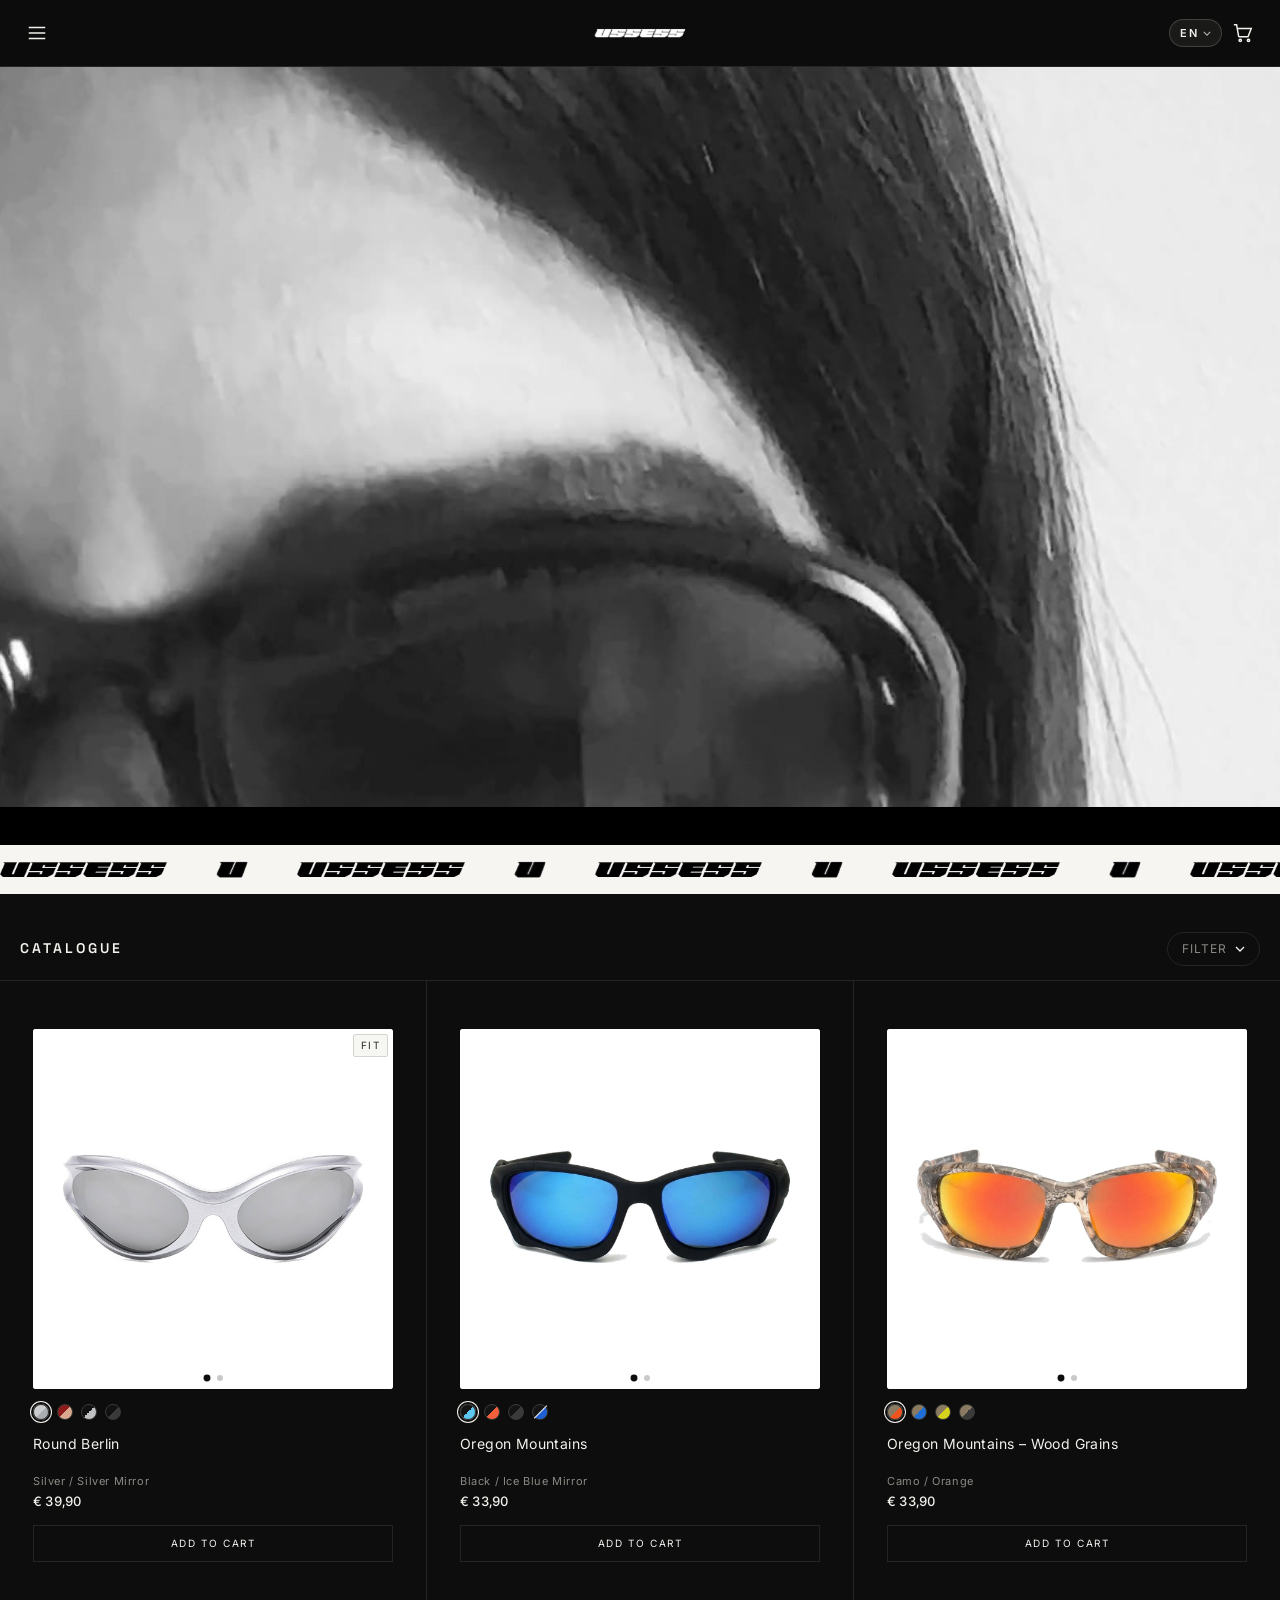
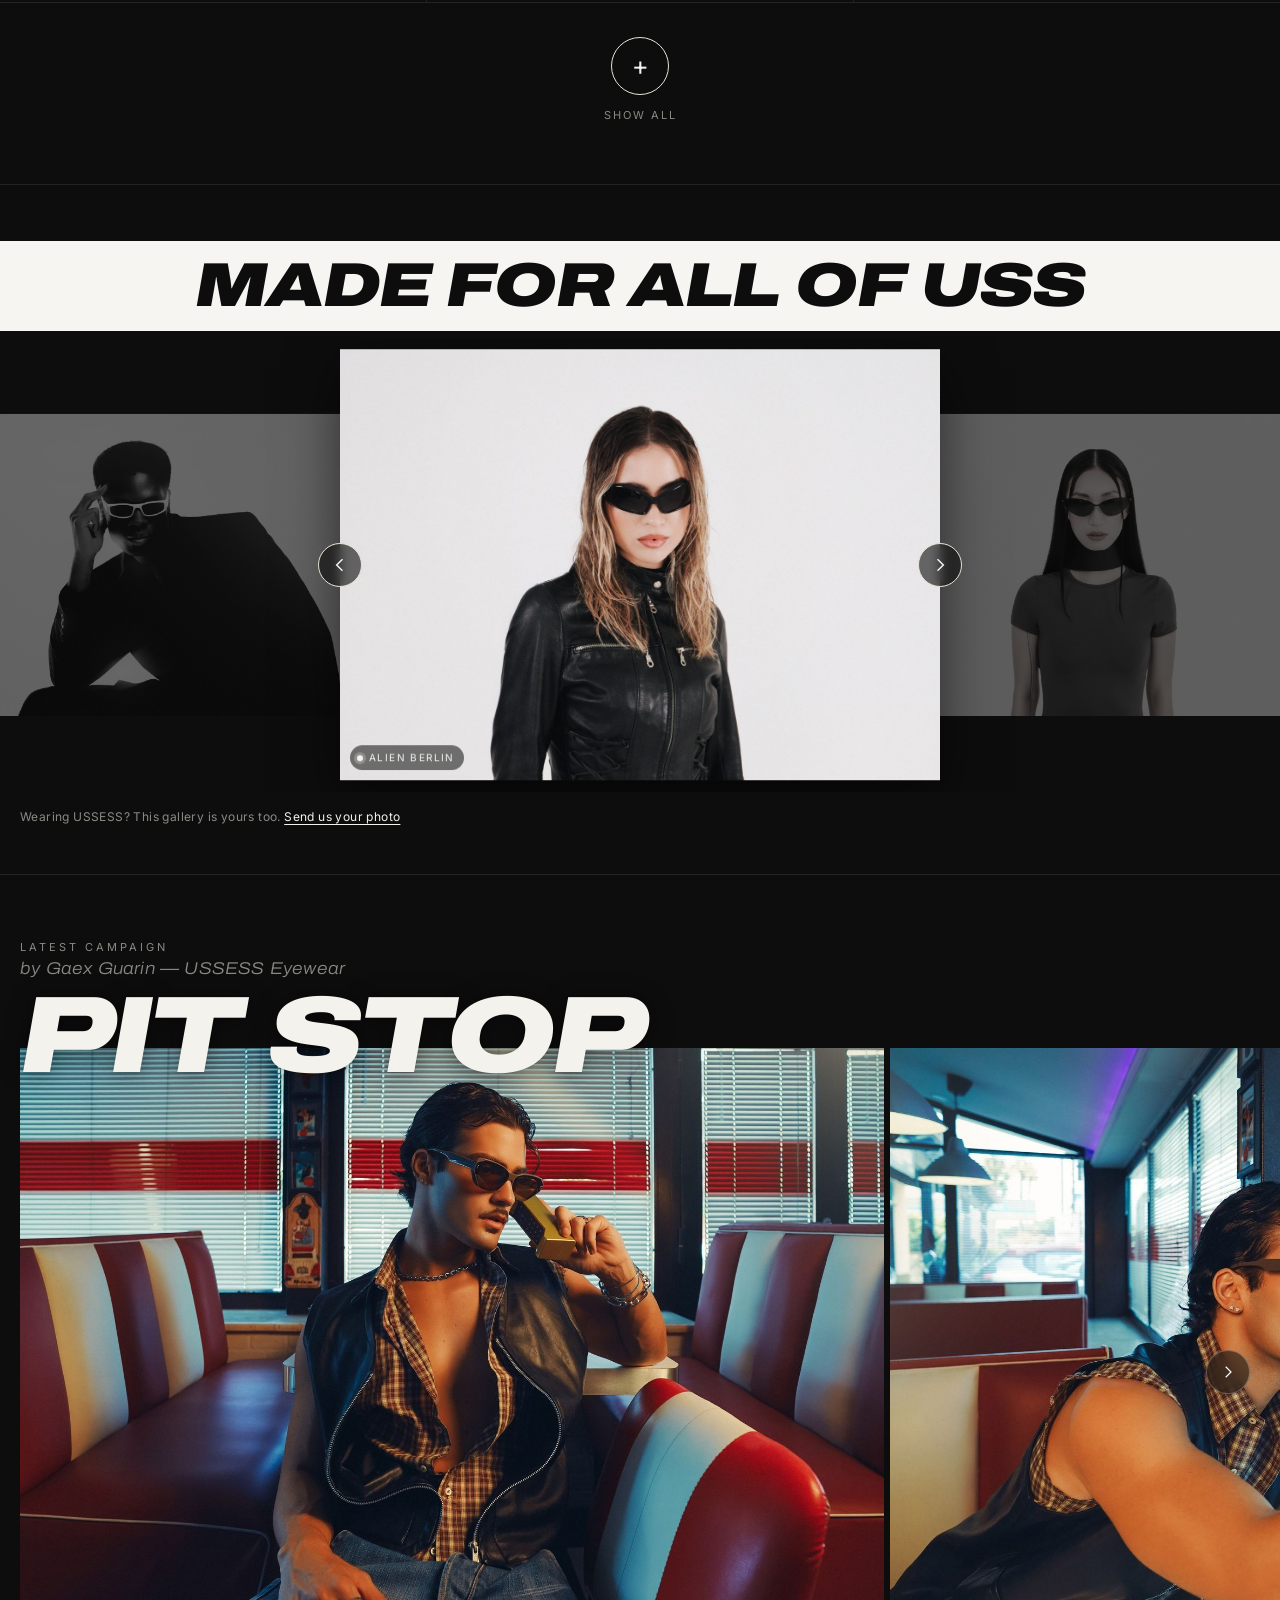
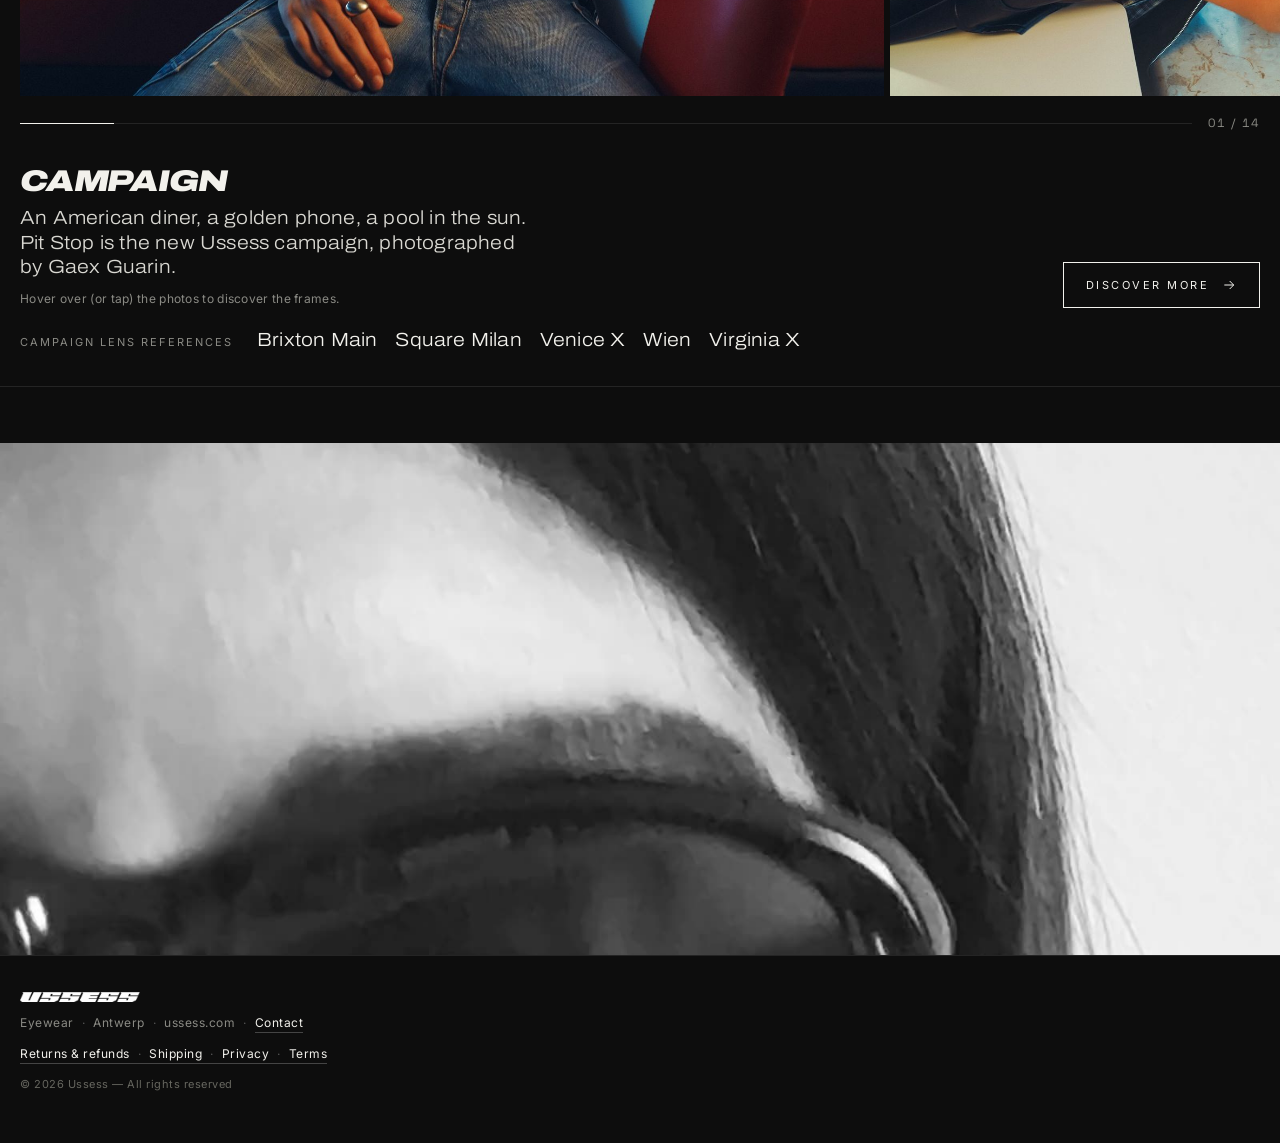
==== commit 2d45cc47: "Glitch titolo fit: scatti delle fasce più ampi e visibili Co-Authored-By: Claude Opus 5.5 <noreply@a" ====
--- a/index.html
+++ b/index.html
@@ -7,7 +7,7 @@
 <link rel="apple-touch-icon" href="apple-touch-icon.png">
 <link rel="preconnect" href="https://fonts.googleapis.com">
 <link rel="stylesheet" href="https://fonts.googleapis.com/css2?family=Inter:wght@400;500;600;700&family=Space+Grotesk:wght@500;700&family=Instrument+Serif:ital@0;1&family=Archivo:ital,wdth,wght@0,100..125,100..900;1,100..125,100..900&display=swap">
-<link rel="stylesheet" href="style.css?v=46">
+<link rel="stylesheet" href="style.css?v=47">
 
 <header class="site-header">
   <button class="ibtn" type="button" aria-label="Apri menu" onclick="openMenu()"><svg viewBox="0 0 24 24"><path d="M3 6h18M3 12h18M3 18h18"/></svg></button>
@@ -100,7 +100,7 @@
   <div class="f-copy">© <span id="year">2026</span> Ussess — Tutti i diritti riservati</div>
 </footer>
 
-<script src="i18n.js?v=46" charset="utf-8"></script>
-<script src="app.js?v=46" charset="utf-8"></script>
+<script src="i18n.js?v=47" charset="utf-8"></script>
+<script src="app.js?v=47" charset="utf-8"></script>
 
 </body></html>
--- a/style.css
+++ b/style.css
@@ -527,15 +527,15 @@
 .fits-motto::after{animation:glitchB 6s steps(1,end) infinite;}
 .fits-motto{animation:glitchM 6s steps(1,end) infinite;}
 @keyframes glitchA{0%,79.9%,84%,92.9%,94%,100%{opacity:0; transform:none; clip-path:inset(0 0 100% 0);}
-  80%{opacity:1; transform:translateX(-.09em); clip-path:inset(16% 0 60% 0);}
-  81%{opacity:1; transform:translateX(.06em); clip-path:inset(60% 0 16% 0);}
-  82.5%{opacity:1; transform:translateX(-.04em); clip-path:inset(38% 0 46% 0);}
-  93%{opacity:1; transform:translateX(.07em); clip-path:inset(6% 0 80% 0);}}
+  80%{opacity:1; transform:translateX(-.28em); clip-path:inset(16% 0 60% 0);}
+  81%{opacity:1; transform:translateX(.2em); clip-path:inset(60% 0 16% 0);}
+  82.5%{opacity:1; transform:translateX(-.12em); clip-path:inset(38% 0 46% 0);}
+  93%{opacity:1; transform:translateX(.22em); clip-path:inset(6% 0 80% 0);}}
 @keyframes glitchB{0%,80.4%,83.5%,93.4%,94.5%,100%{opacity:0; transform:none; clip-path:inset(0 0 100% 0);}
-  80.5%{opacity:1; transform:translateX(.11em); clip-path:inset(70% 0 6% 0);}
-  82%{opacity:1; transform:translateX(-.12em); clip-path:inset(26% 0 54% 0);}
-  93.5%{opacity:1; transform:translateX(-.05em); clip-path:inset(46% 0 32% 0);}}
-@keyframes glitchM{0%,79.9%,84%,100%{transform:none;} 81%{transform:translateX(.015em);} 82.5%{transform:translateX(-.015em);}}
+  80.5%{opacity:1; transform:translateX(.34em); clip-path:inset(70% 0 6% 0);}
+  82%{opacity:1; transform:translateX(-.3em); clip-path:inset(26% 0 54% 0);}
+  93.5%{opacity:1; transform:translateX(-.16em); clip-path:inset(46% 0 32% 0);}}
+@keyframes glitchM{0%,79.9%,84%,100%{transform:none;} 81%{transform:translateX(.03em);} 82.5%{transform:translateX(-.03em);}}
 @media (prefers-reduced-motion: reduce){.fits-motto,.fits-motto::before,.fits-motto::after{animation:none;}}
 .fit-tag{position:absolute; left:10px; bottom:10px; display:inline-flex; align-items:center; gap:6px; padding:5px 9px 5px 7px; border-radius:20px; background:rgba(13,13,13,.55); color:#f4f2ec; font-size:10px; letter-spacing:1.4px; text-transform:uppercase; text-decoration:none; backdrop-filter:blur(8px); -webkit-backdrop-filter:blur(8px); opacity:0; transform:translateY(6px); transition:opacity .4s .35s, transform .4s .35s, background .2s;}
 .fit-tag i{width:6px; height:6px; border-radius:50%; background:#f4f2ec; box-shadow:0 0 0 3px rgba(244,242,236,.25);}
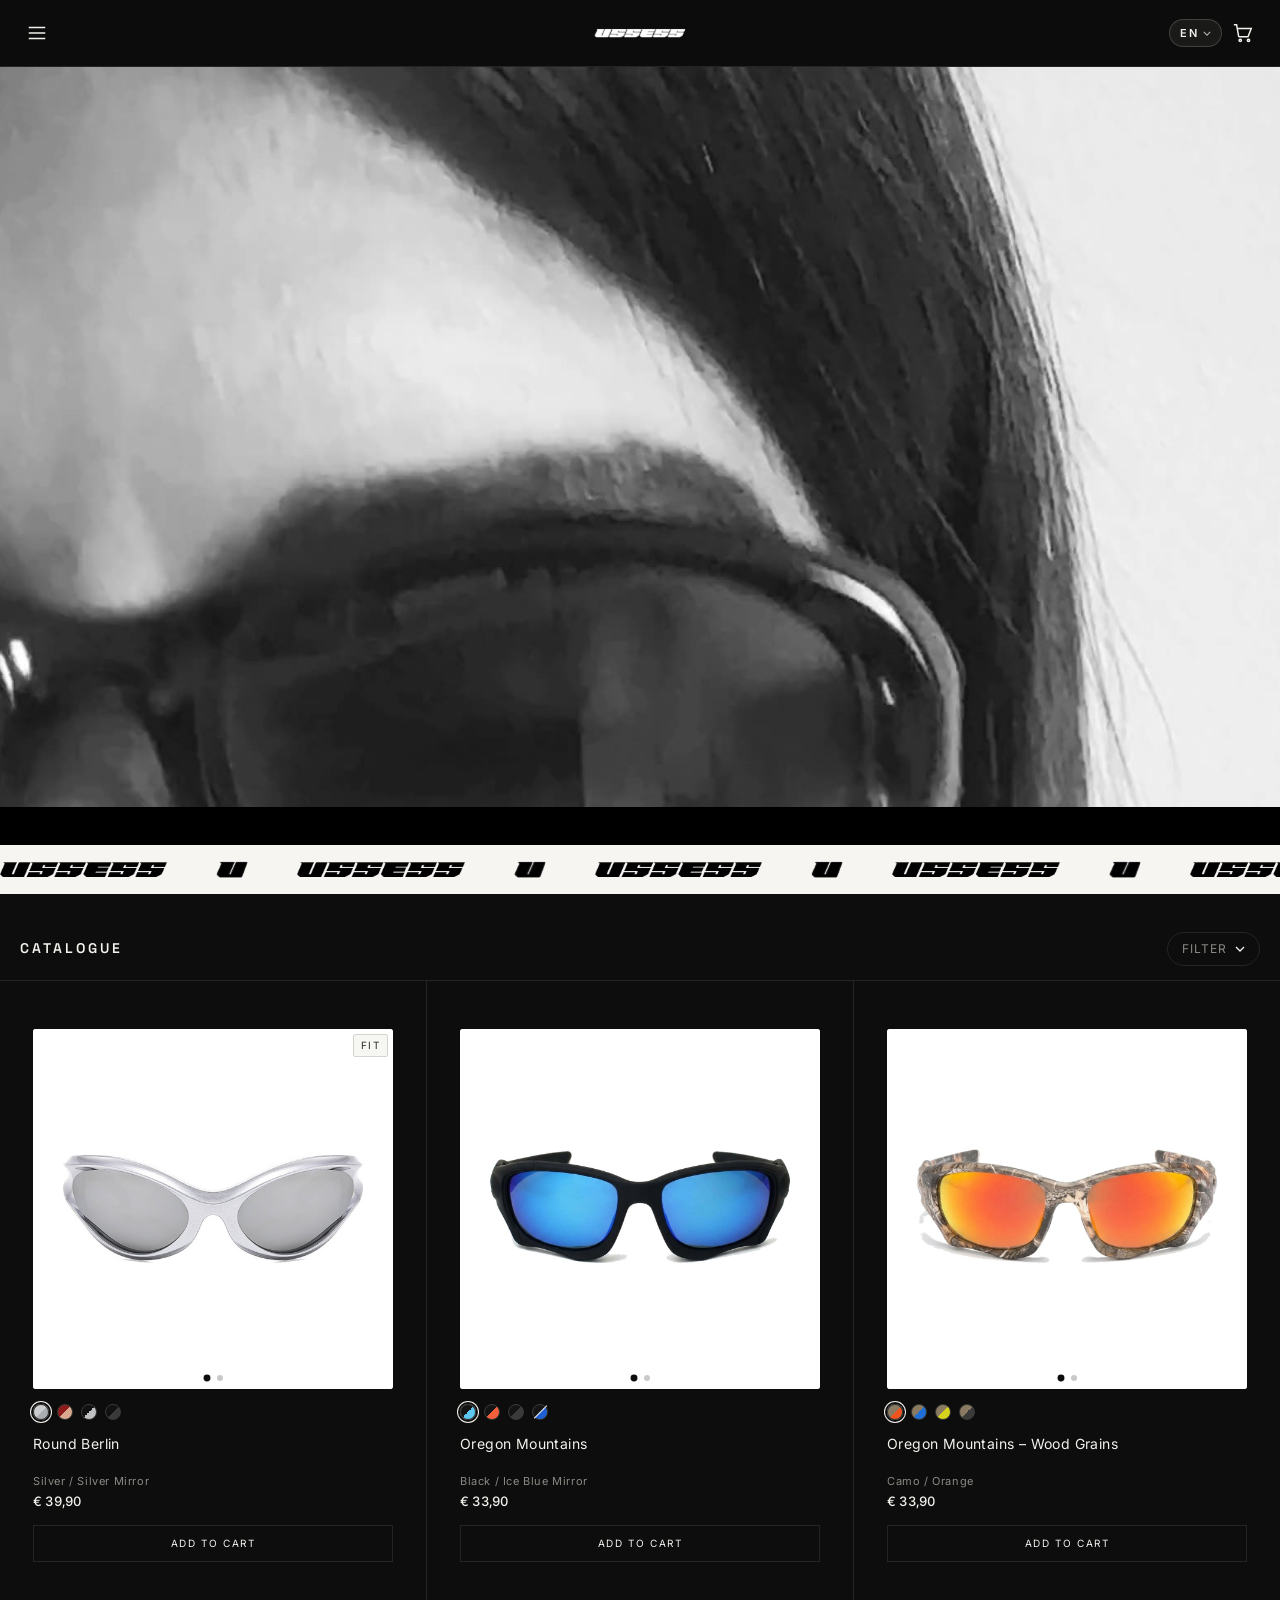
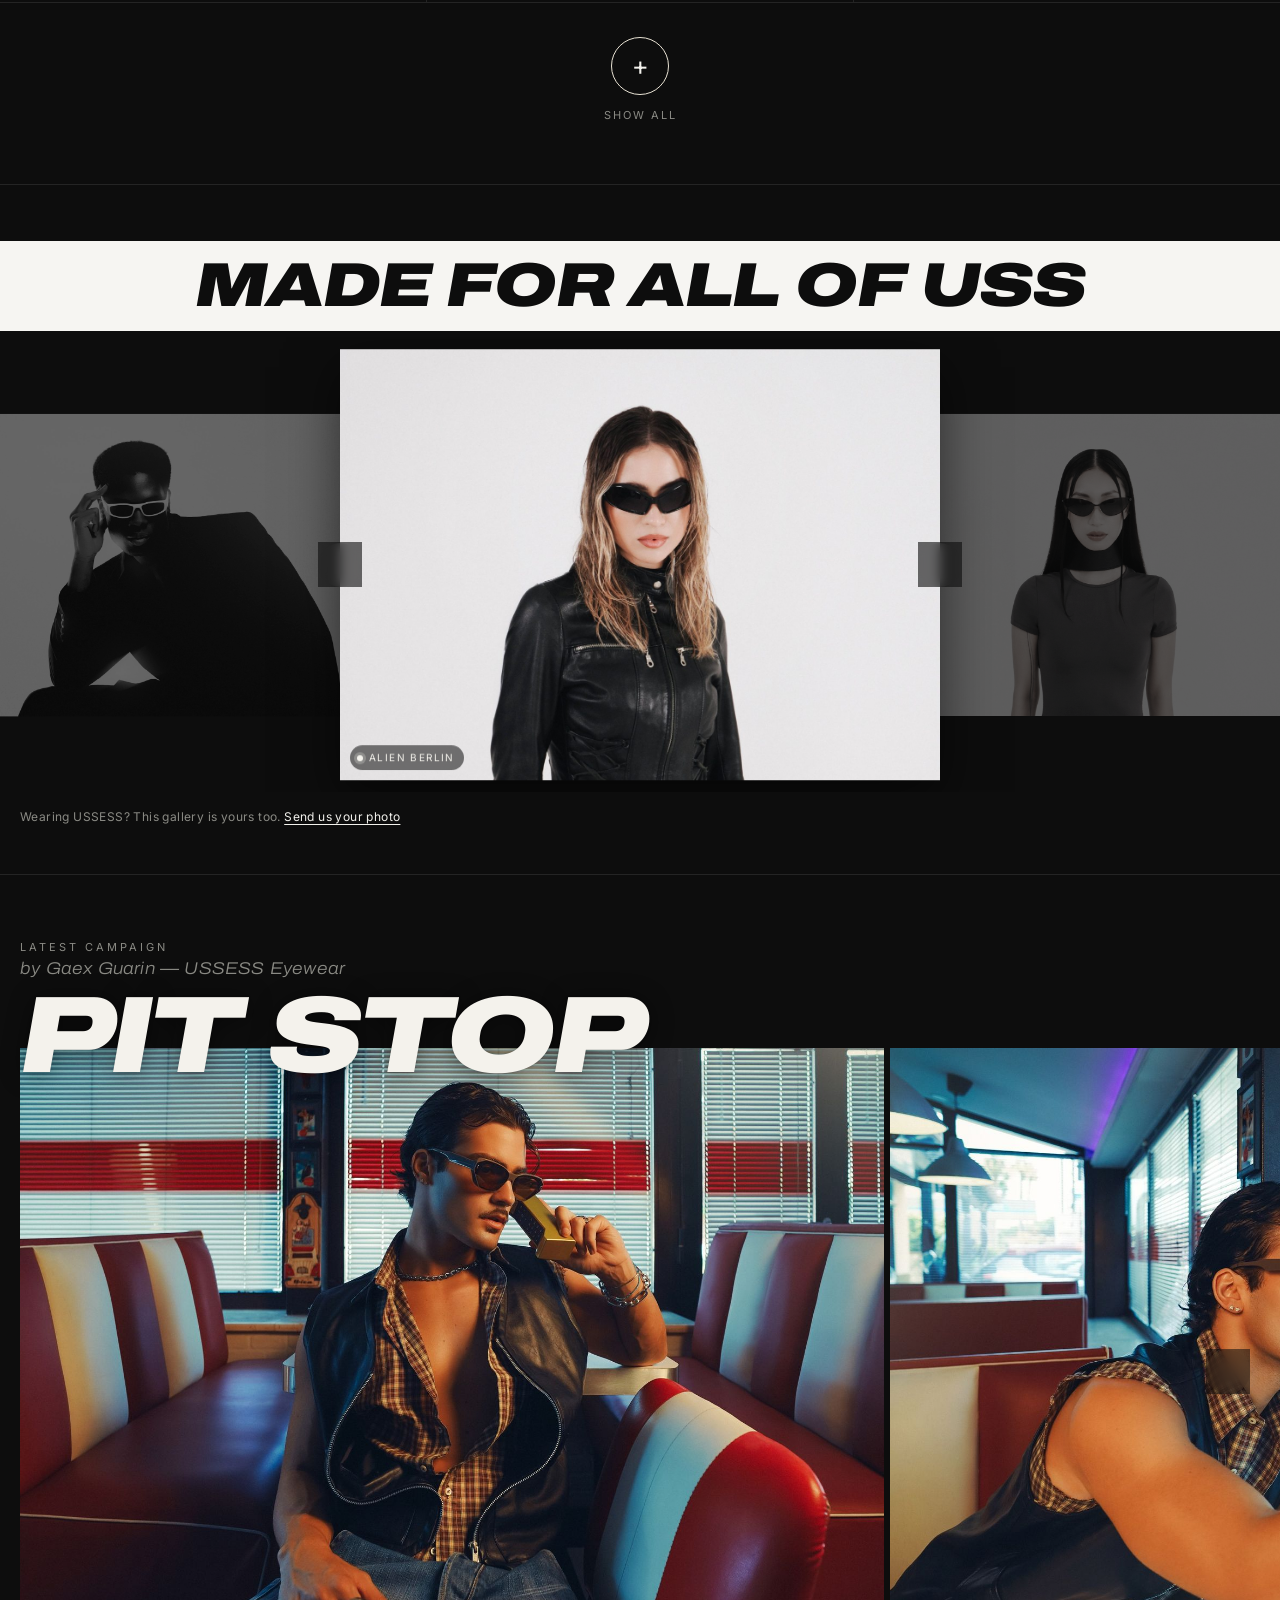
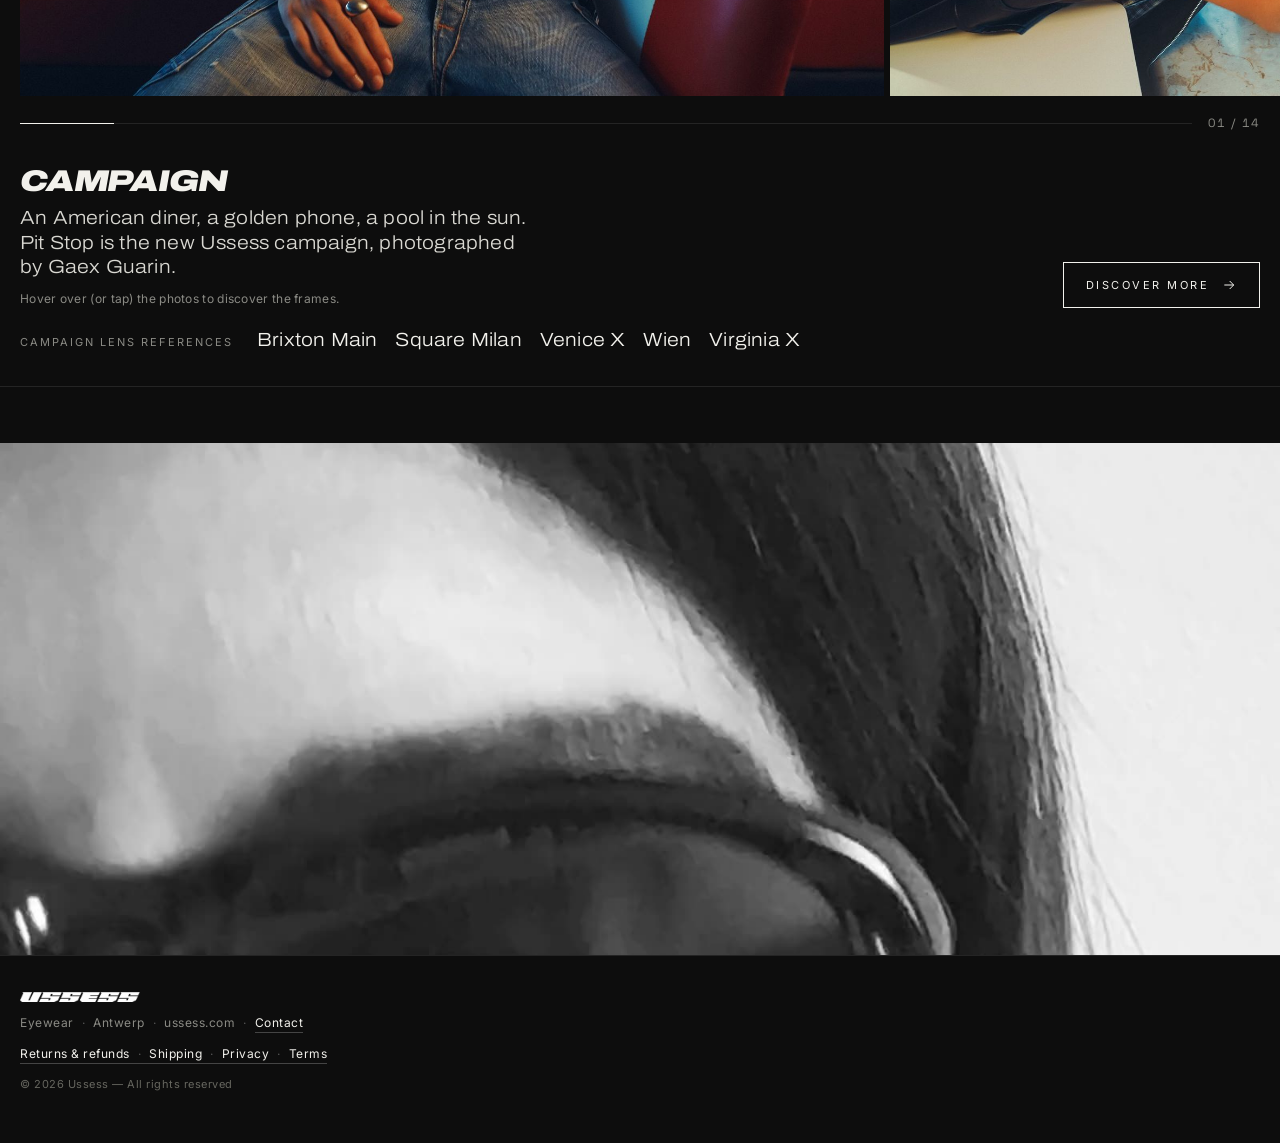
==== commit 29e55aa0: "Square Milan: scheda tecnica, materiale acetato Co-Authored-By: Claude Opus 5.5 <noreply@anthropic.c" ====
--- a/index.html
+++ b/index.html
@@ -7,7 +7,7 @@
 <link rel="apple-touch-icon" href="apple-touch-icon.png">
 <link rel="preconnect" href="https://fonts.googleapis.com">
 <link rel="stylesheet" href="https://fonts.googleapis.com/css2?family=Inter:wght@400;500;600;700&family=Space+Grotesk:wght@500;700&family=Instrument+Serif:ital@0;1&family=Archivo:ital,wdth,wght@0,100..125,100..900;1,100..125,100..900&display=swap">
-<link rel="stylesheet" href="style.css?v=47">
+<link rel="stylesheet" href="style.css?v=48">
 
 <header class="site-header">
   <button class="ibtn" type="button" aria-label="Apri menu" onclick="openMenu()"><svg viewBox="0 0 24 24"><path d="M3 6h18M3 12h18M3 18h18"/></svg></button>
@@ -100,7 +100,7 @@
   <div class="f-copy">© <span id="year">2026</span> Ussess — Tutti i diritti riservati</div>
 </footer>
 
-<script src="i18n.js?v=47" charset="utf-8"></script>
-<script src="app.js?v=47" charset="utf-8"></script>
+<script src="i18n.js?v=48" charset="utf-8"></script>
+<script src="app.js?v=48" charset="utf-8"></script>
 
 </body></html>
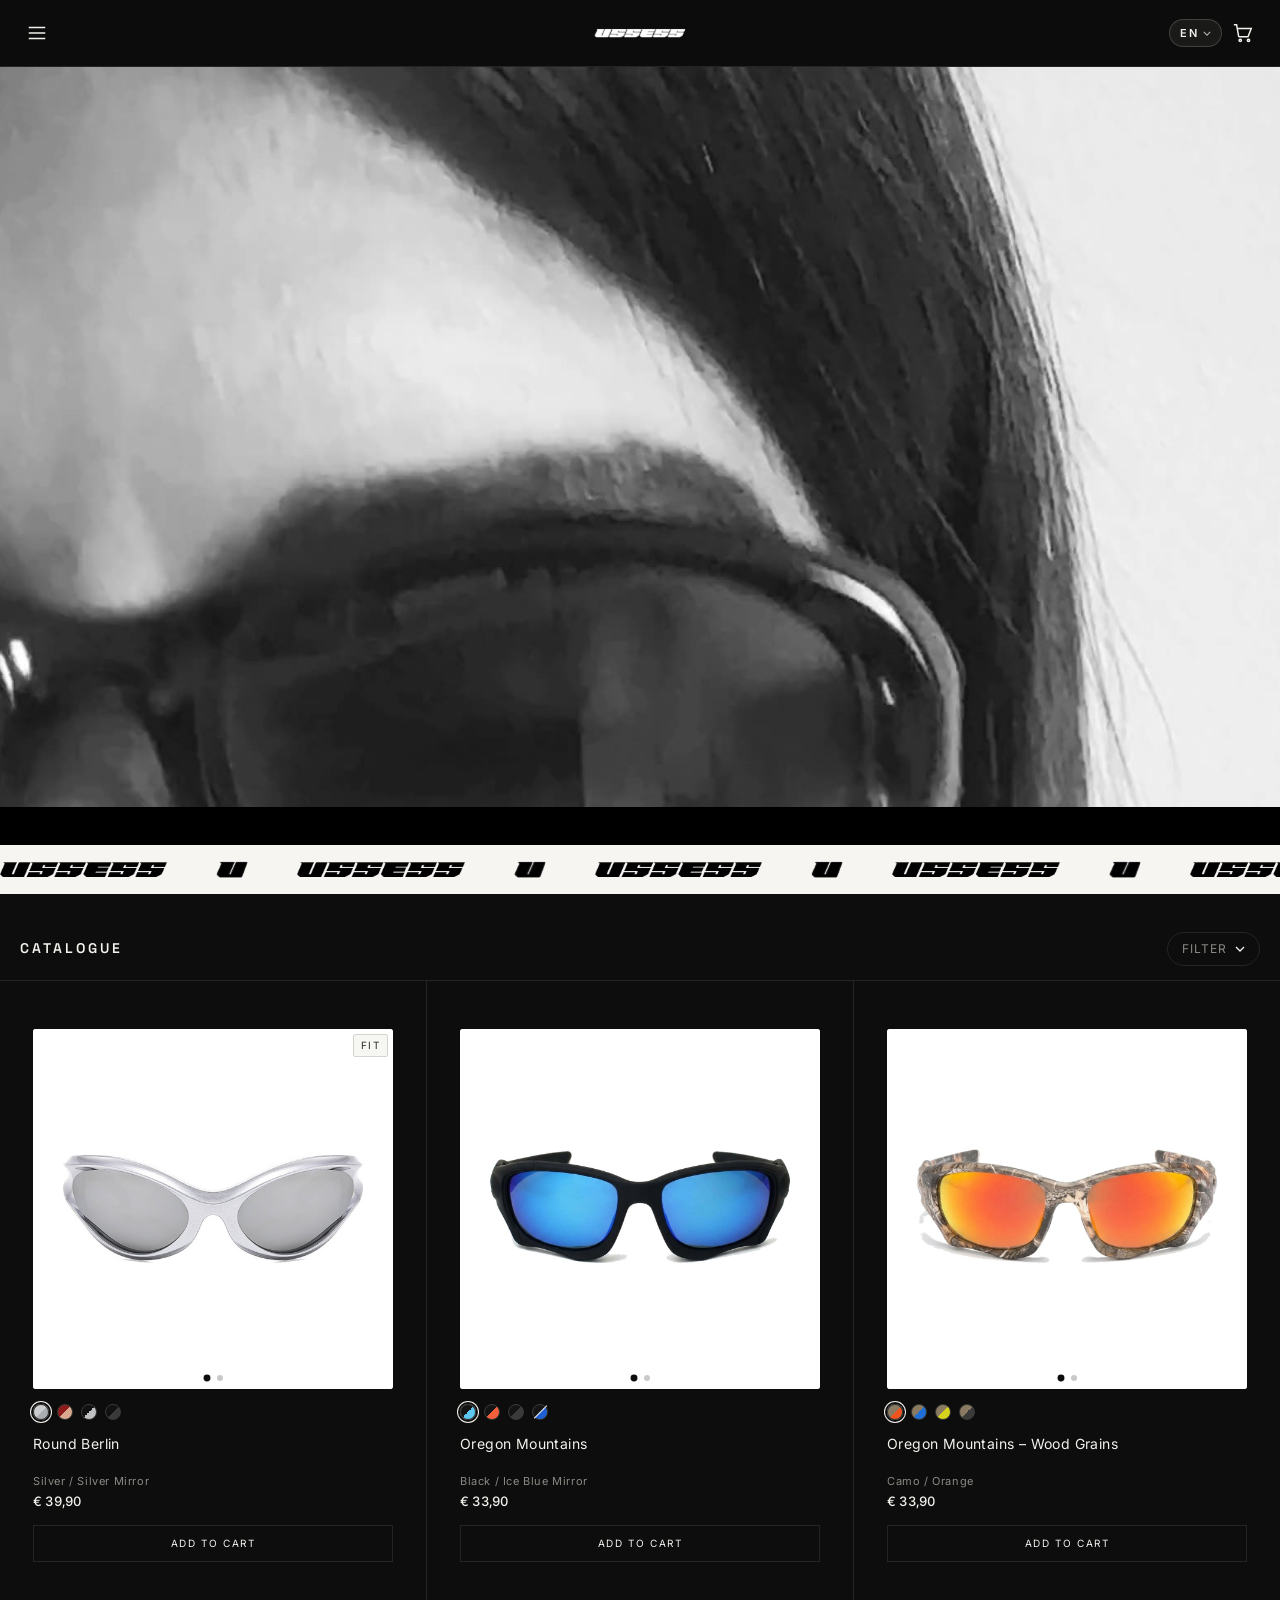
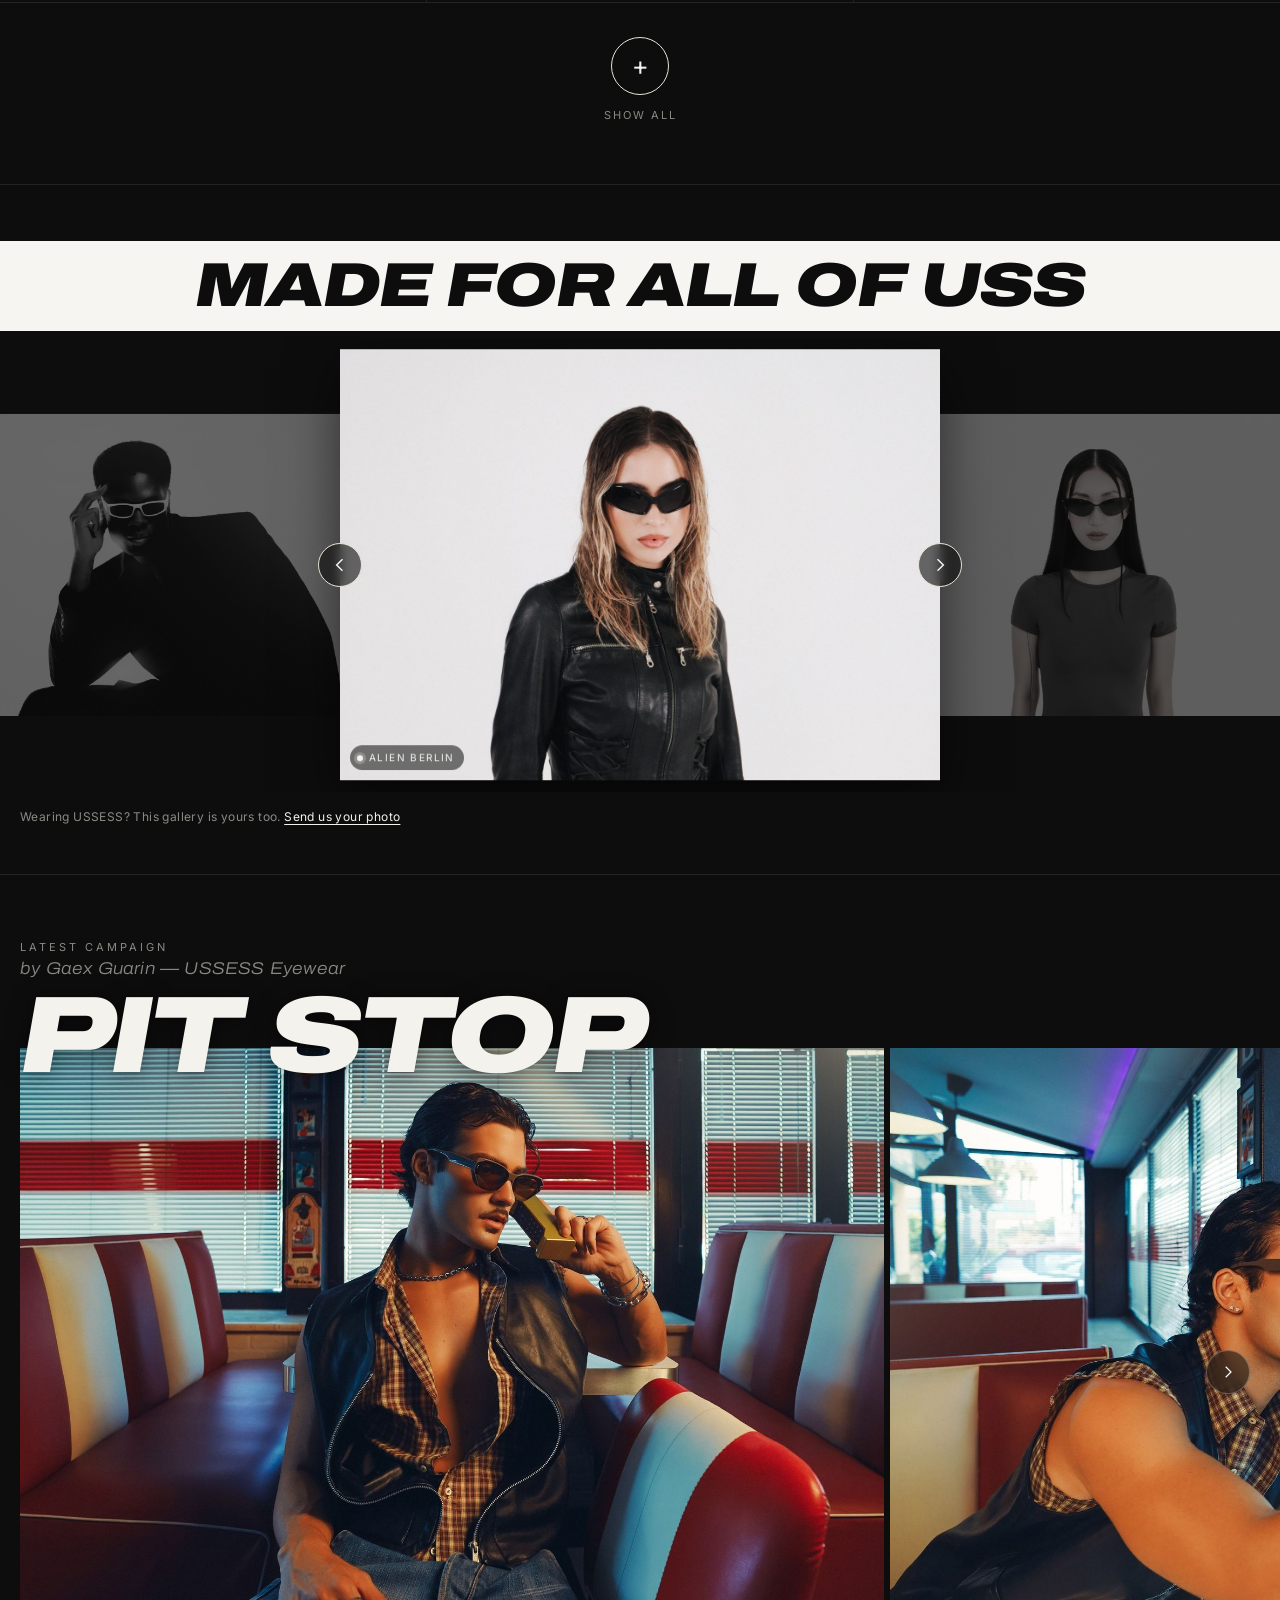
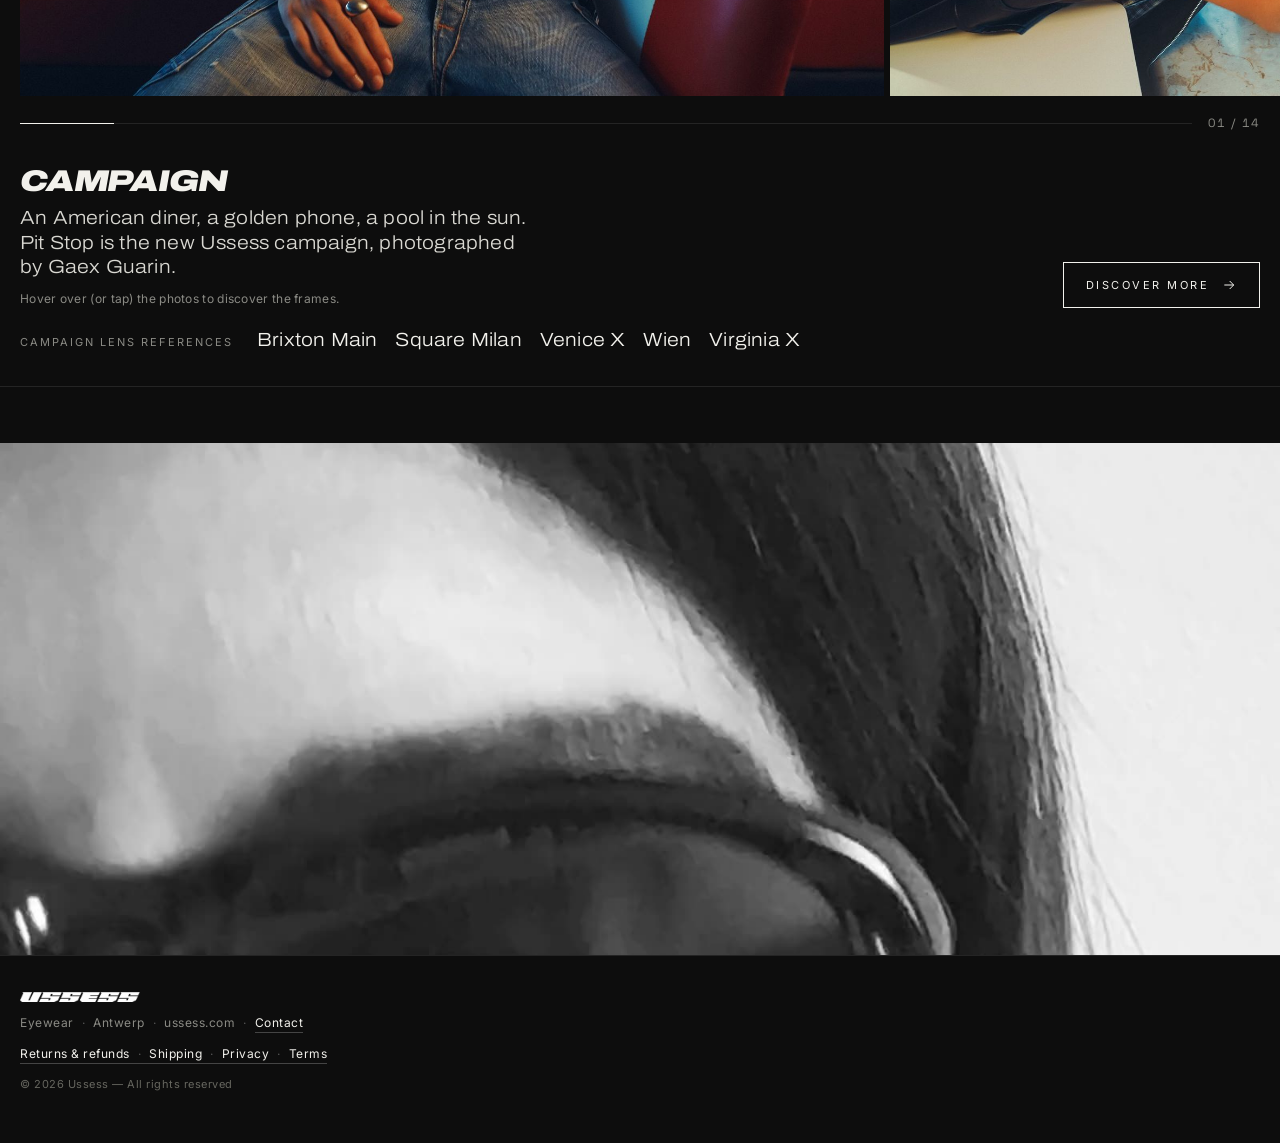
==== commit 236ab3c8: "Square Milan: materiale acetato nella scheda tecnica Co-Authored-By: Claude Opus 5.5 <noreply@anthro" ====
--- a/index.html
+++ b/index.html
@@ -7,7 +7,7 @@
 <link rel="apple-touch-icon" href="apple-touch-icon.png">
 <link rel="preconnect" href="https://fonts.googleapis.com">
 <link rel="stylesheet" href="https://fonts.googleapis.com/css2?family=Inter:wght@400;500;600;700&family=Space+Grotesk:wght@500;700&family=Instrument+Serif:ital@0;1&family=Archivo:ital,wdth,wght@0,100..125,100..900;1,100..125,100..900&display=swap">
-<link rel="stylesheet" href="style.css?v=48">
+<link rel="stylesheet" href="style.css?v=49">
 
 <header class="site-header">
   <button class="ibtn" type="button" aria-label="Apri menu" onclick="openMenu()"><svg viewBox="0 0 24 24"><path d="M3 6h18M3 12h18M3 18h18"/></svg></button>
@@ -100,7 +100,7 @@
   <div class="f-copy">© <span id="year">2026</span> Ussess — Tutti i diritti riservati</div>
 </footer>
 
-<script src="i18n.js?v=48" charset="utf-8"></script>
-<script src="app.js?v=48" charset="utf-8"></script>
+<script src="i18n.js?v=49" charset="utf-8"></script>
+<script src="app.js?v=49" charset="utf-8"></script>
 
 </body></html>
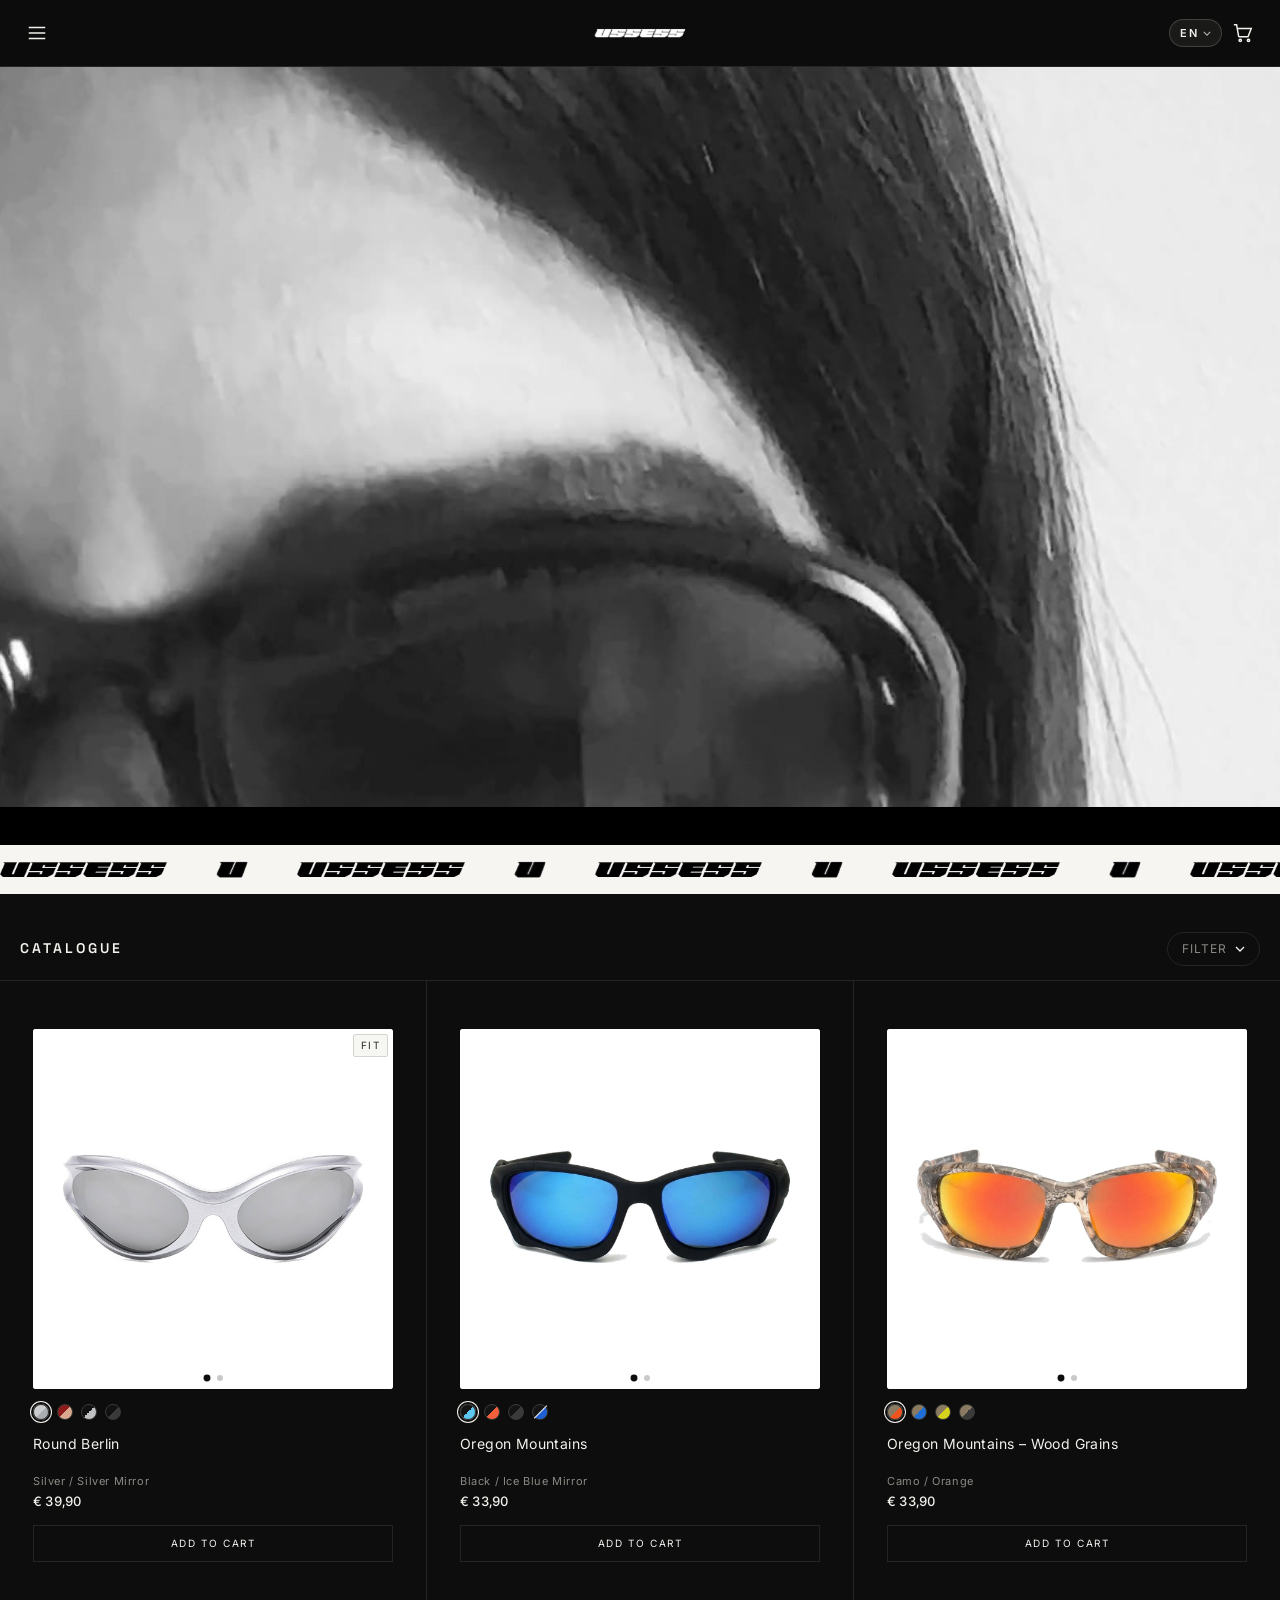
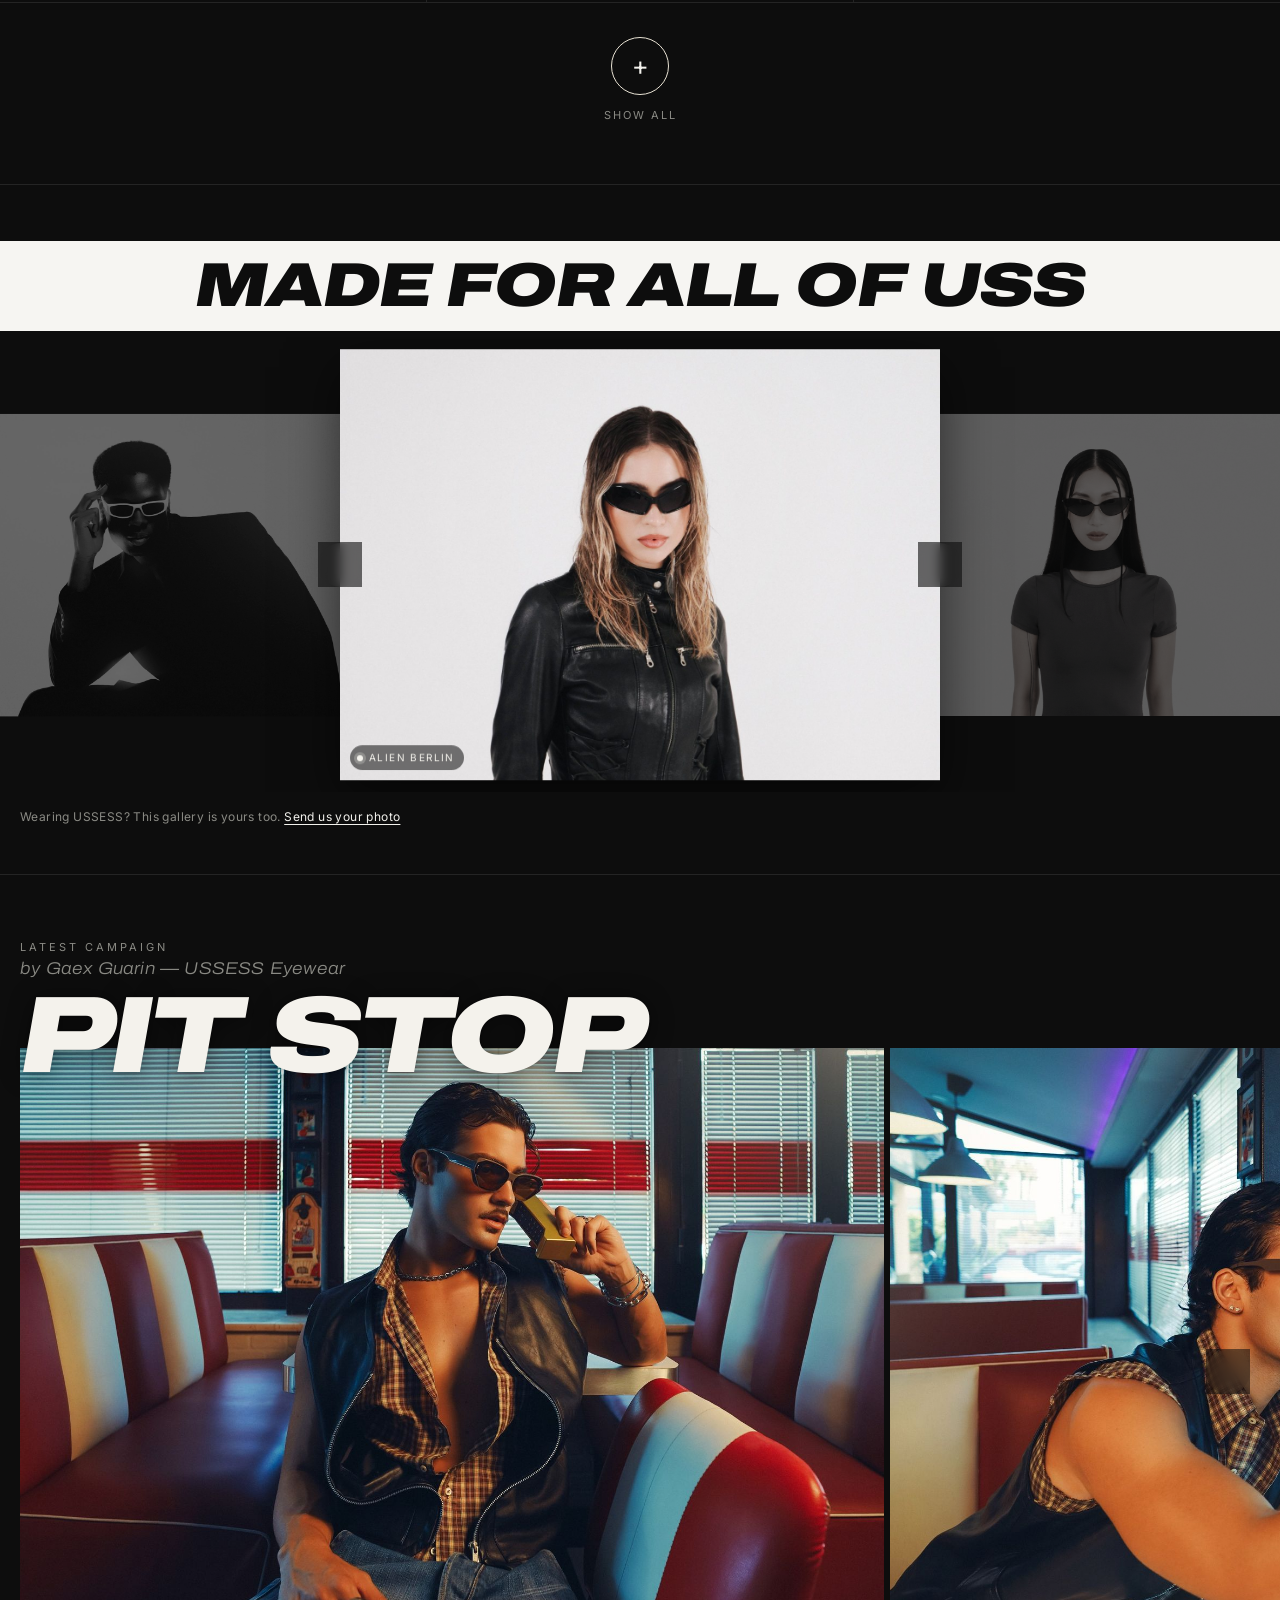
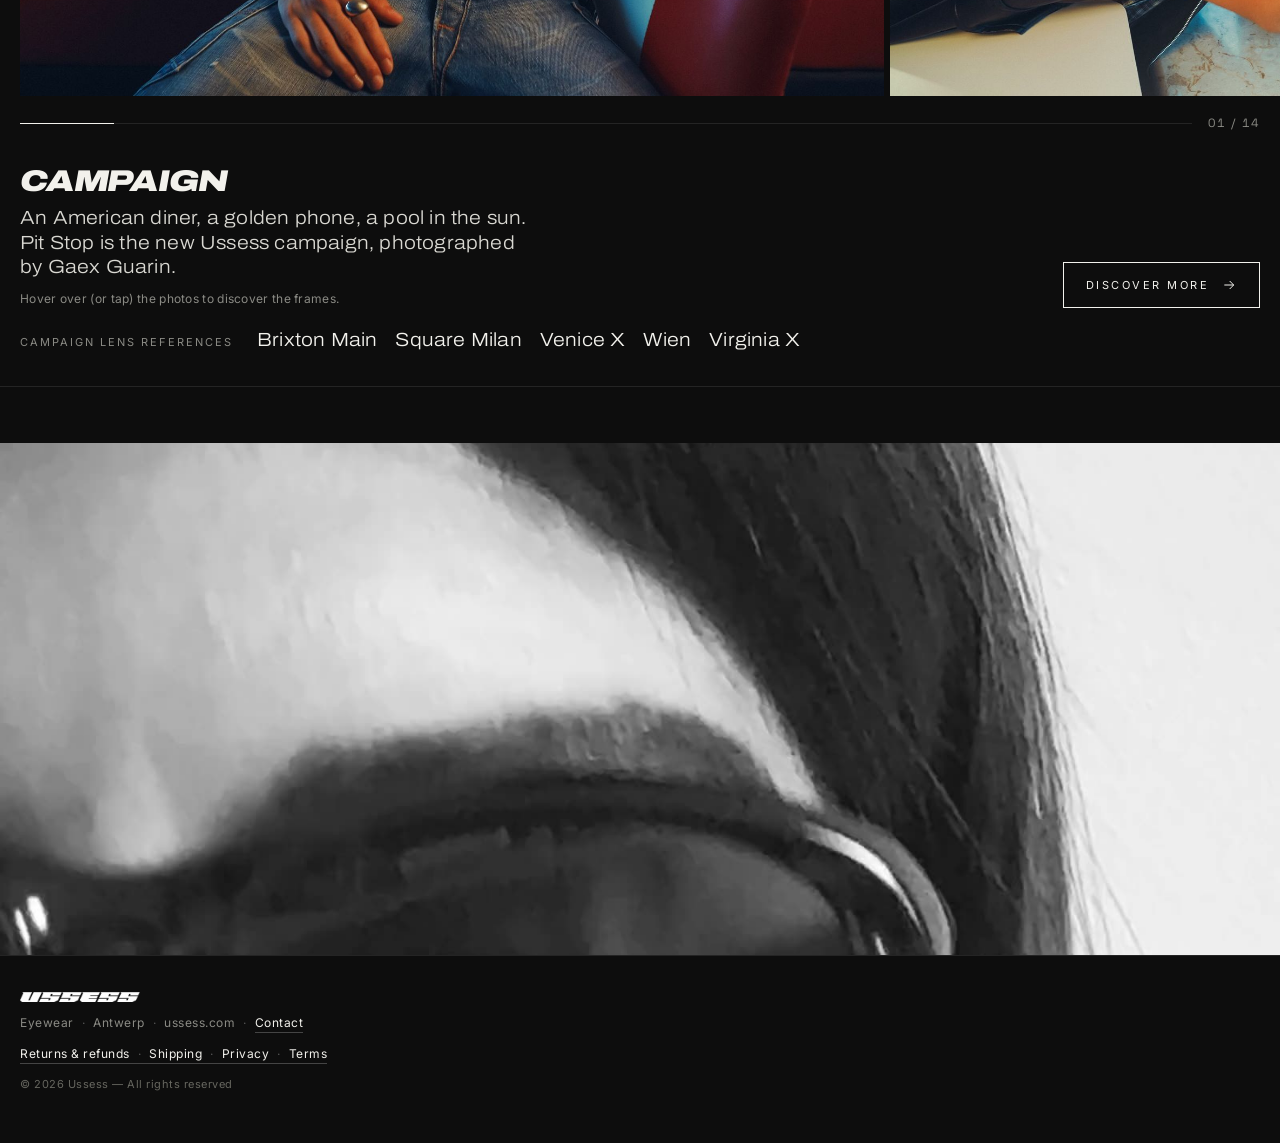
==== commit af2cfe8e: "Anteprima (?preview=1): Tron 25, Goth Berlin, Tokyo X, Nose 25, Racing Foam, Virginia Square + nuovi" ====
--- a/index.html
+++ b/index.html
@@ -7,7 +7,7 @@
 <link rel="apple-touch-icon" href="apple-touch-icon.png">
 <link rel="preconnect" href="https://fonts.googleapis.com">
 <link rel="stylesheet" href="https://fonts.googleapis.com/css2?family=Inter:wght@400;500;600;700&family=Space+Grotesk:wght@500;700&family=Instrument+Serif:ital@0;1&family=Archivo:ital,wdth,wght@0,100..125,100..900;1,100..125,100..900&display=swap">
-<link rel="stylesheet" href="style.css?v=49">
+<link rel="stylesheet" href="style.css?v=51">
 
 <header class="site-header">
   <button class="ibtn" type="button" aria-label="Apri menu" onclick="openMenu()"><svg viewBox="0 0 24 24"><path d="M3 6h18M3 12h18M3 18h18"/></svg></button>
@@ -100,7 +100,7 @@
   <div class="f-copy">© <span id="year">2026</span> Ussess — Tutti i diritti riservati</div>
 </footer>
 
-<script src="i18n.js?v=49" charset="utf-8"></script>
-<script src="app.js?v=49" charset="utf-8"></script>
+<script src="i18n.js?v=51" charset="utf-8"></script>
+<script src="app.js?v=51" charset="utf-8"></script>
 
 </body></html>
--- a/style.css
+++ b/style.css
@@ -551,3 +551,6 @@
 .pd-box{margin-top:22px; padding:14px 16px; background:rgba(242,241,236,.05); border:1px solid var(--line); border-radius:3px;}
 .pd-box span{display:block; font-size:10.5px; letter-spacing:2px; text-transform:uppercase; color:var(--muted); margin-bottom:6px;}
 .pd-box p{margin:0; font-size:13px; line-height:1.5;}
+
+/* Badge modalità anteprima (?preview=1) */
+.preview-badge{position:fixed; left:12px; bottom:12px; z-index:9999; background:#ff3b30; color:#fff; font:600 11px/1 var(--ui, system-ui), sans-serif; letter-spacing:.08em; padding:9px 12px; border-radius:999px; text-decoration:none; box-shadow:0 4px 14px rgba(0,0,0,.25);}
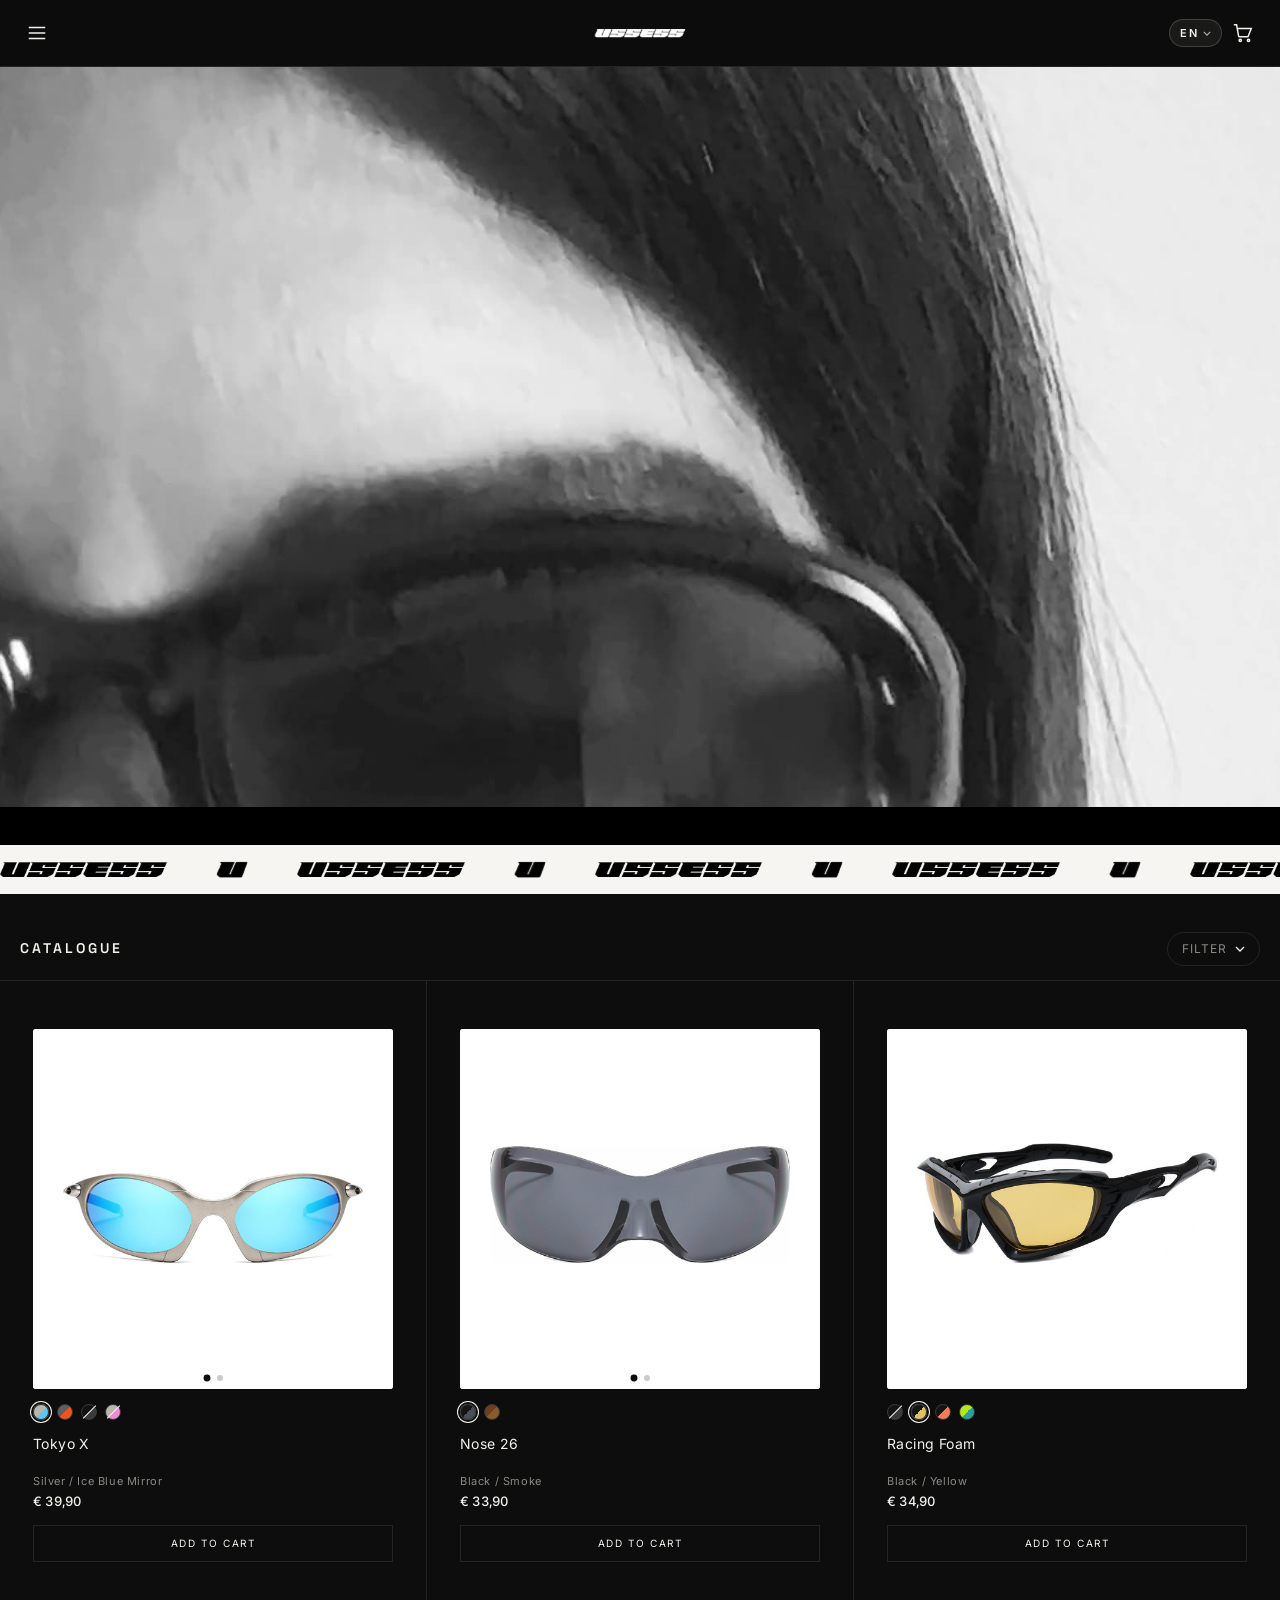
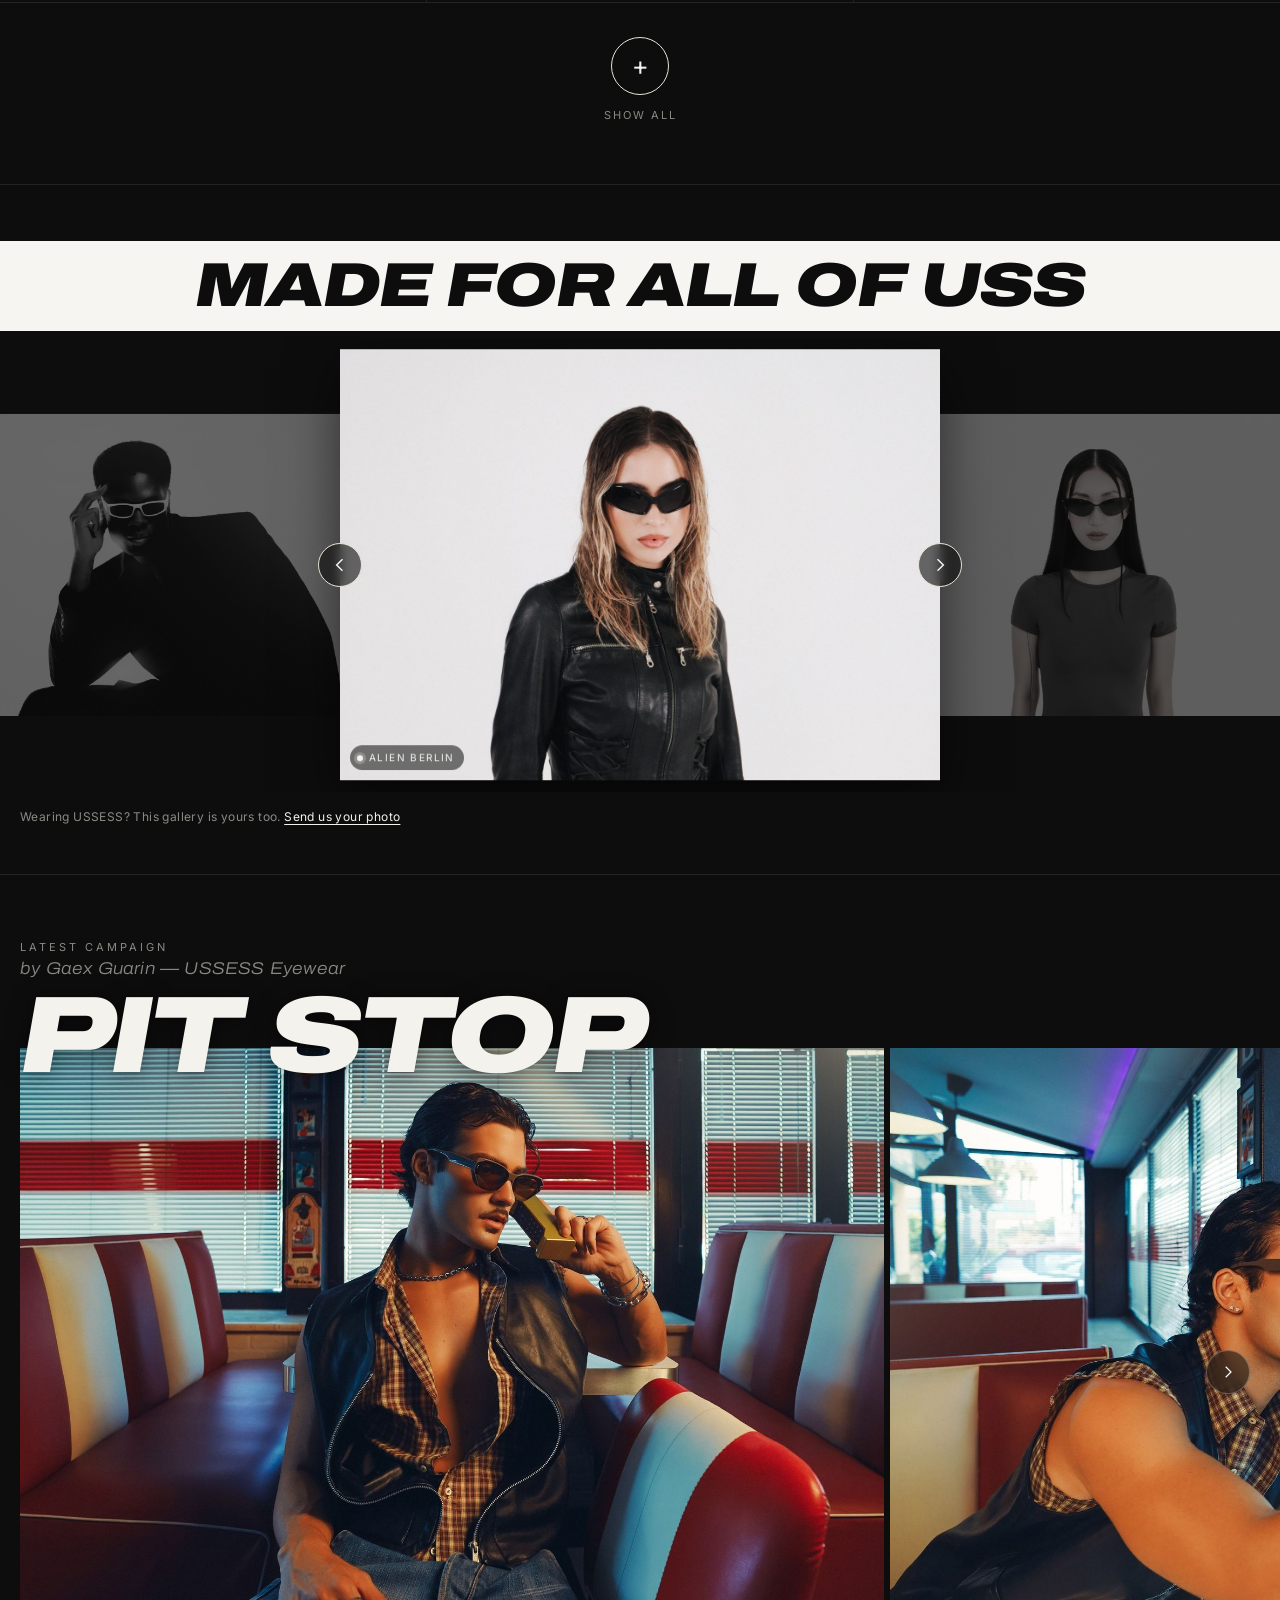
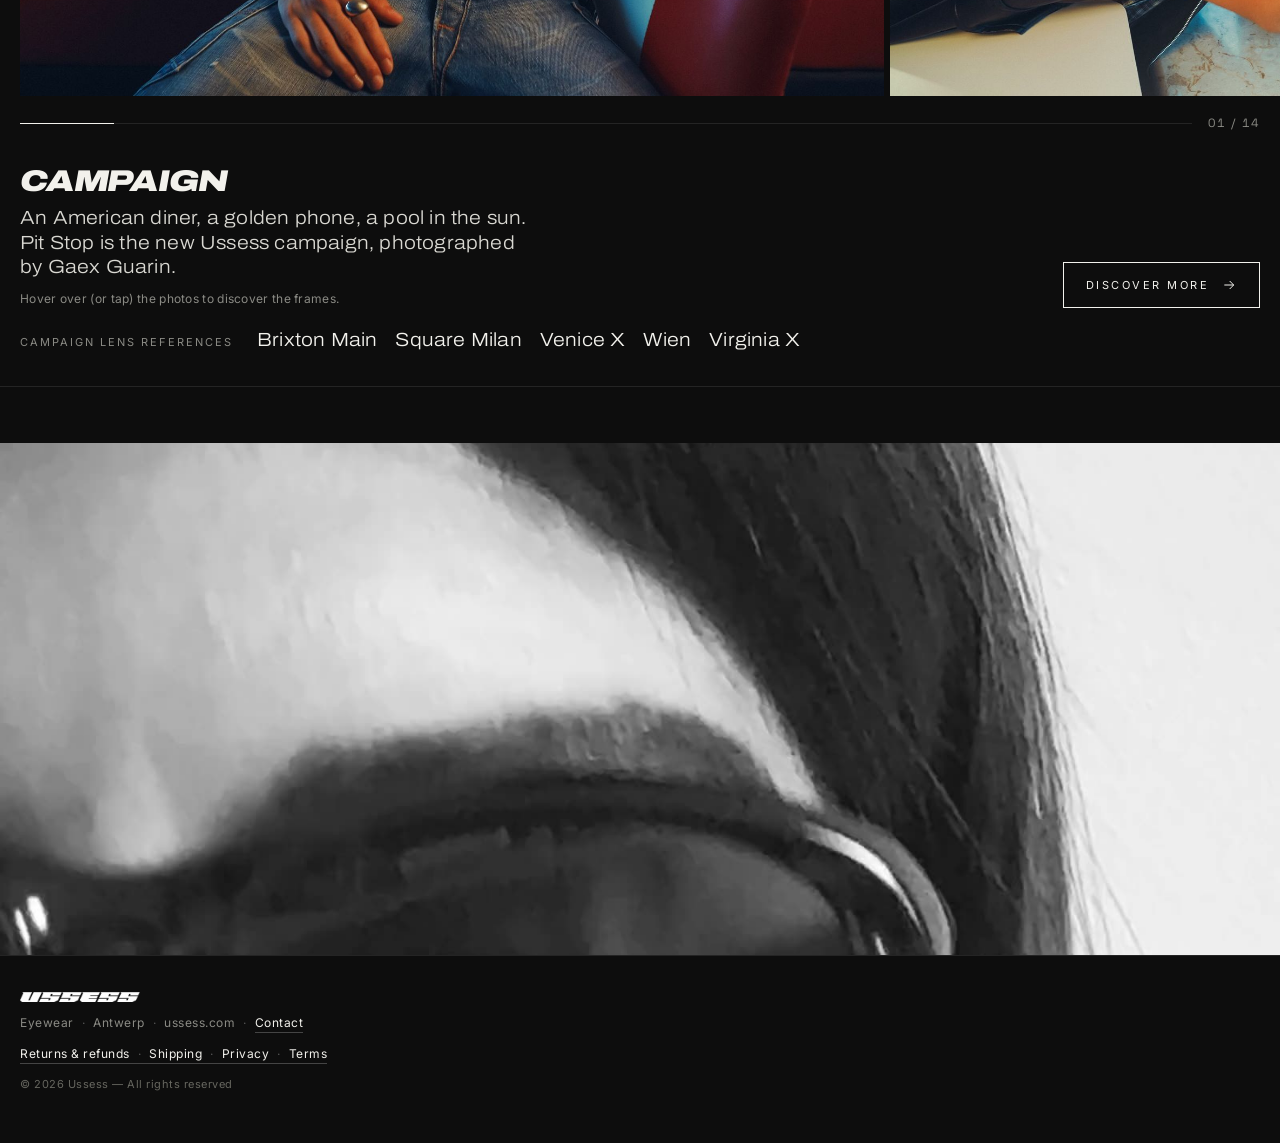
==== commit 8c644e6a: "Online: Nose 26, Tokyo X, Racing Foam (Black esaurito). Anteprima: Tron 26 (acetato opaco), Goth Ber" ====
--- a/index.html
+++ b/index.html
@@ -7,7 +7,7 @@
 <link rel="apple-touch-icon" href="apple-touch-icon.png">
 <link rel="preconnect" href="https://fonts.googleapis.com">
 <link rel="stylesheet" href="https://fonts.googleapis.com/css2?family=Inter:wght@400;500;600;700&family=Space+Grotesk:wght@500;700&family=Instrument+Serif:ital@0;1&family=Archivo:ital,wdth,wght@0,100..125,100..900;1,100..125,100..900&display=swap">
-<link rel="stylesheet" href="style.css?v=51">
+<link rel="stylesheet" href="style.css?v=52">
 
 <header class="site-header">
   <button class="ibtn" type="button" aria-label="Apri menu" onclick="openMenu()"><svg viewBox="0 0 24 24"><path d="M3 6h18M3 12h18M3 18h18"/></svg></button>
@@ -100,7 +100,7 @@
   <div class="f-copy">© <span id="year">2026</span> Ussess — Tutti i diritti riservati</div>
 </footer>
 
-<script src="i18n.js?v=51" charset="utf-8"></script>
-<script src="app.js?v=51" charset="utf-8"></script>
+<script src="i18n.js?v=52" charset="utf-8"></script>
+<script src="app.js?v=52" charset="utf-8"></script>
 
 </body></html>
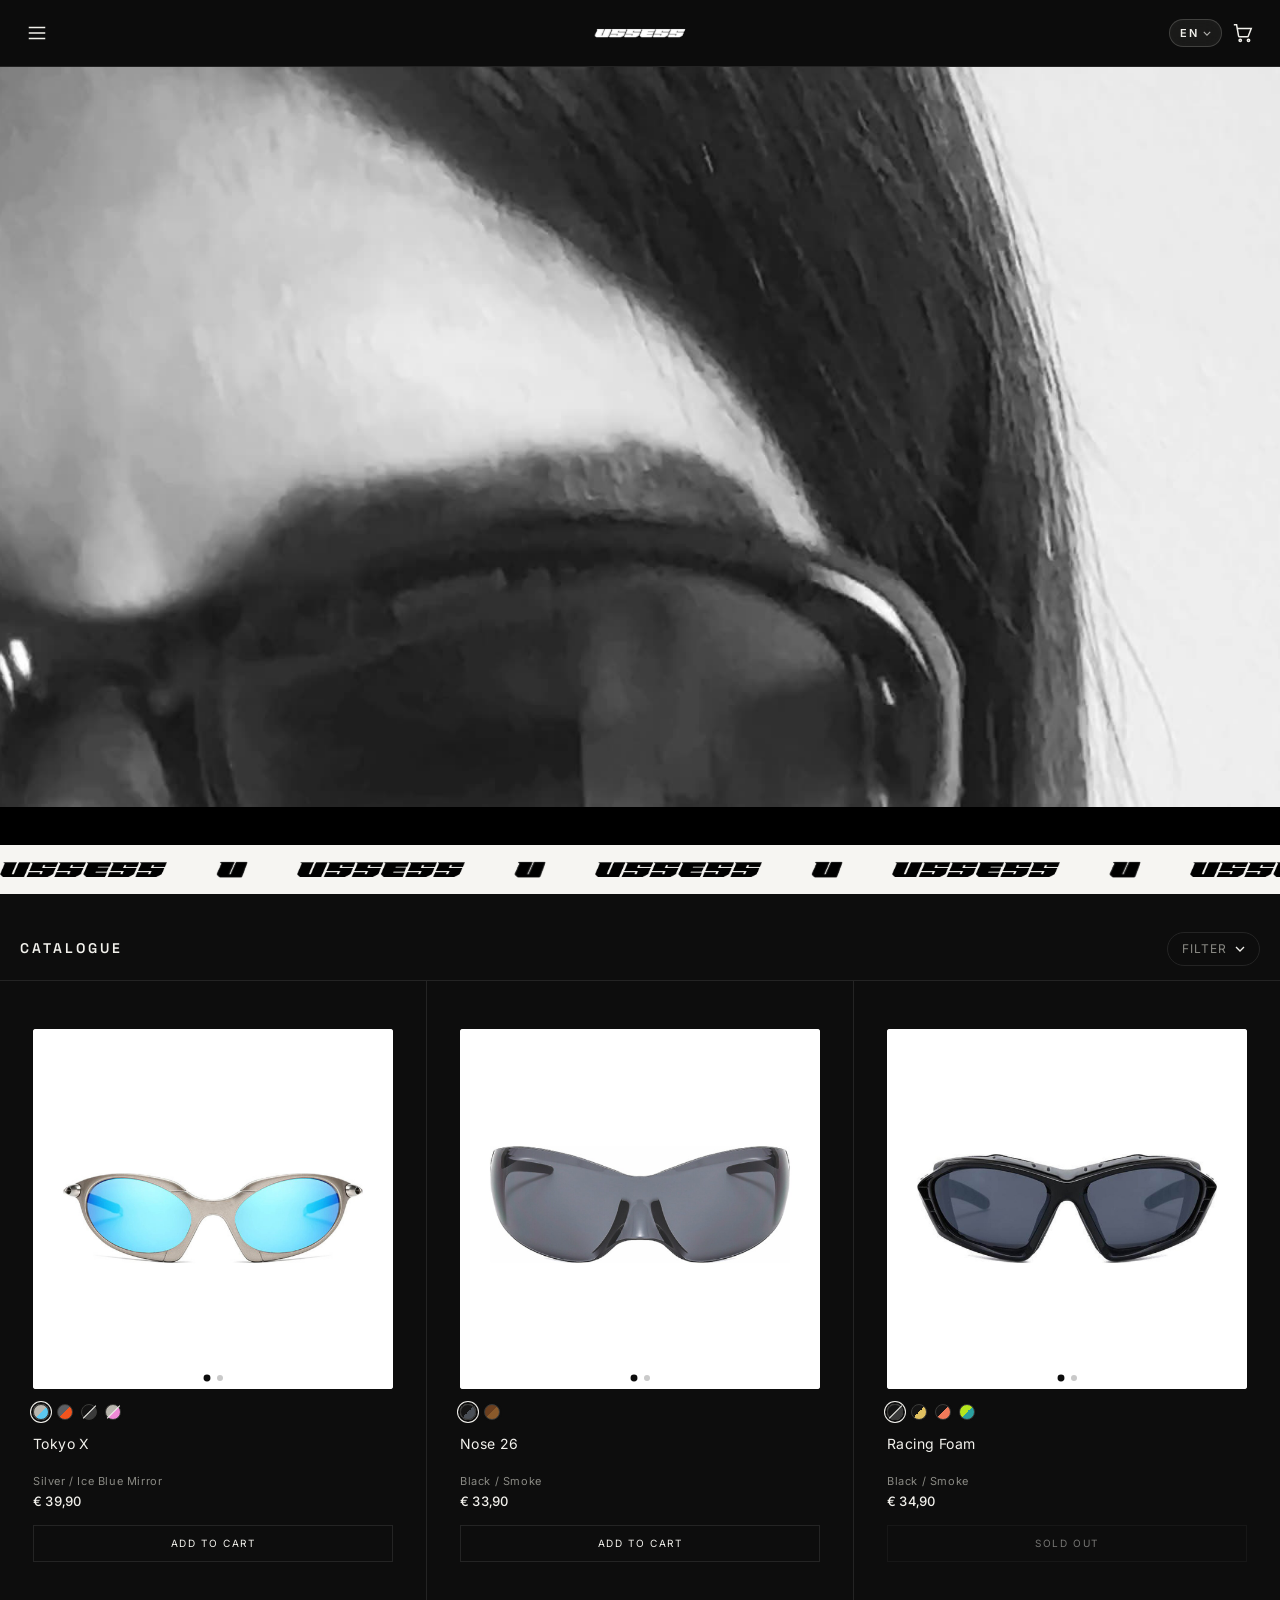
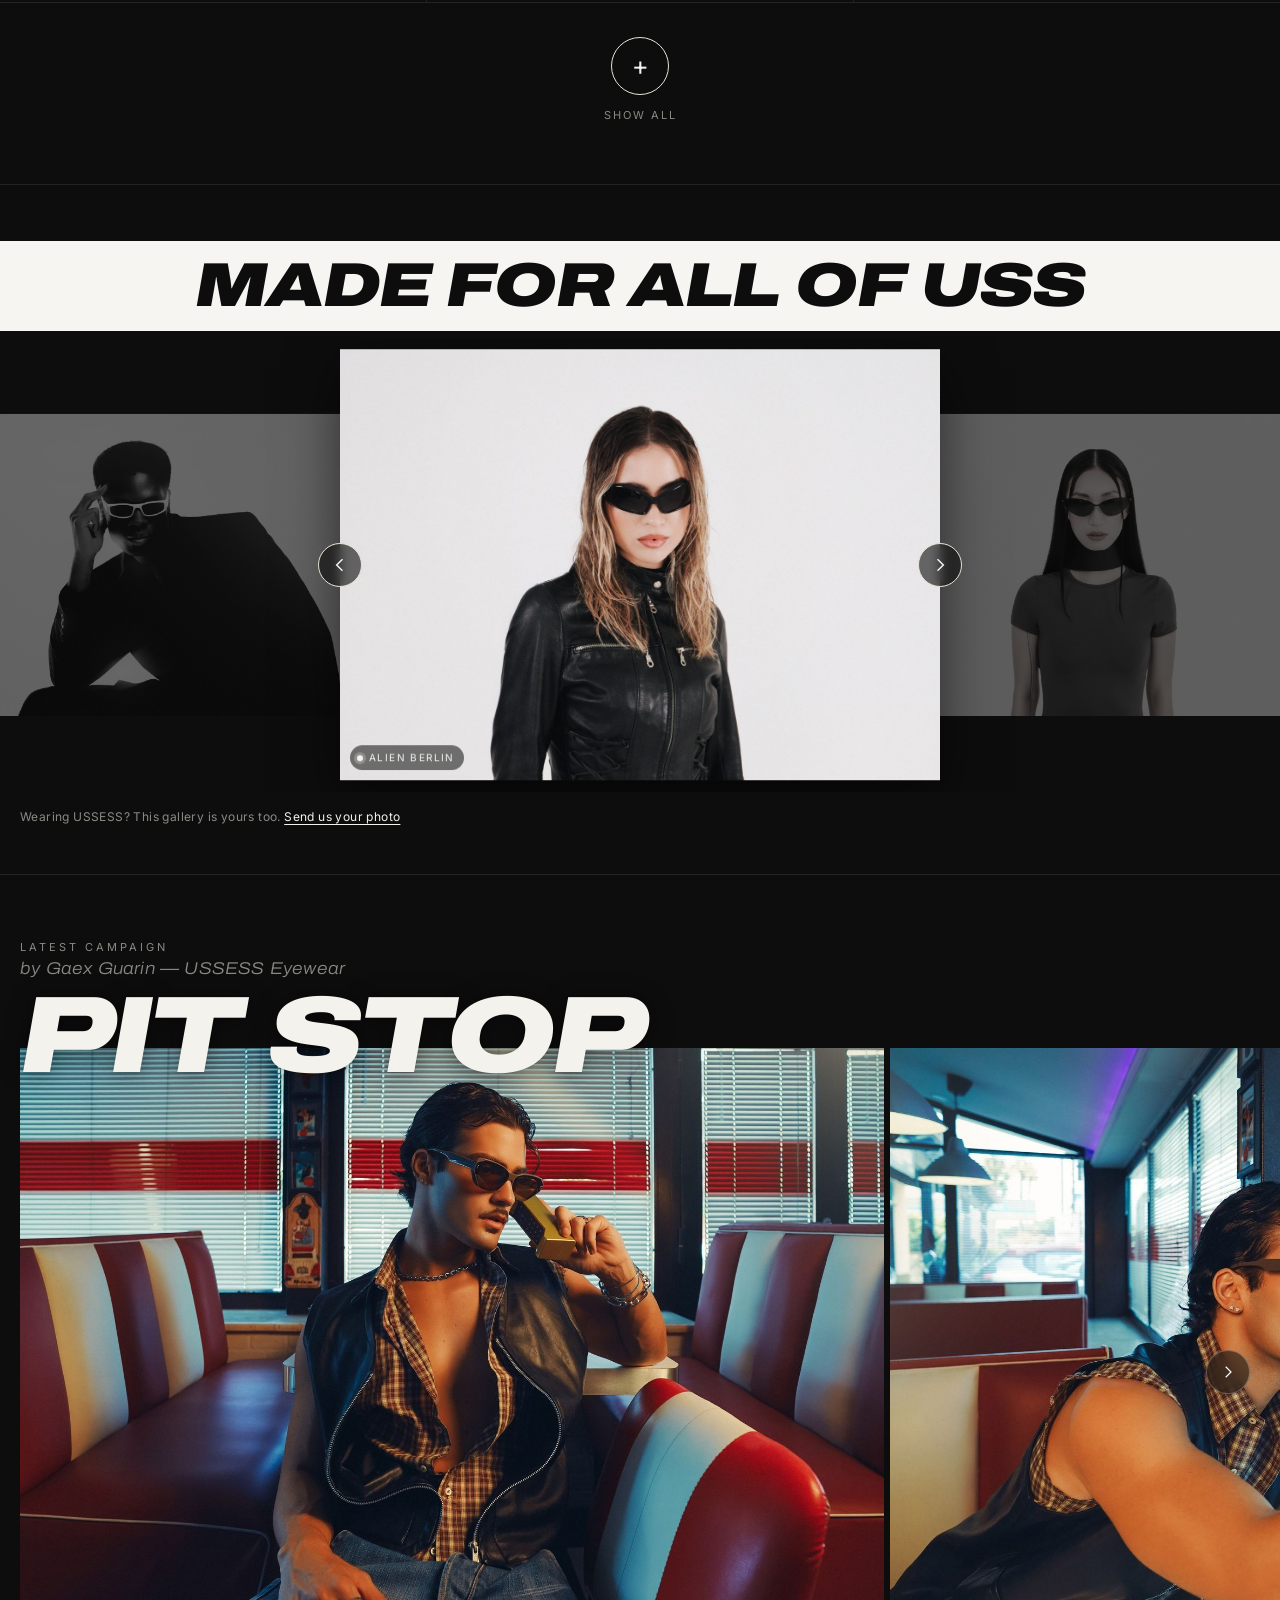
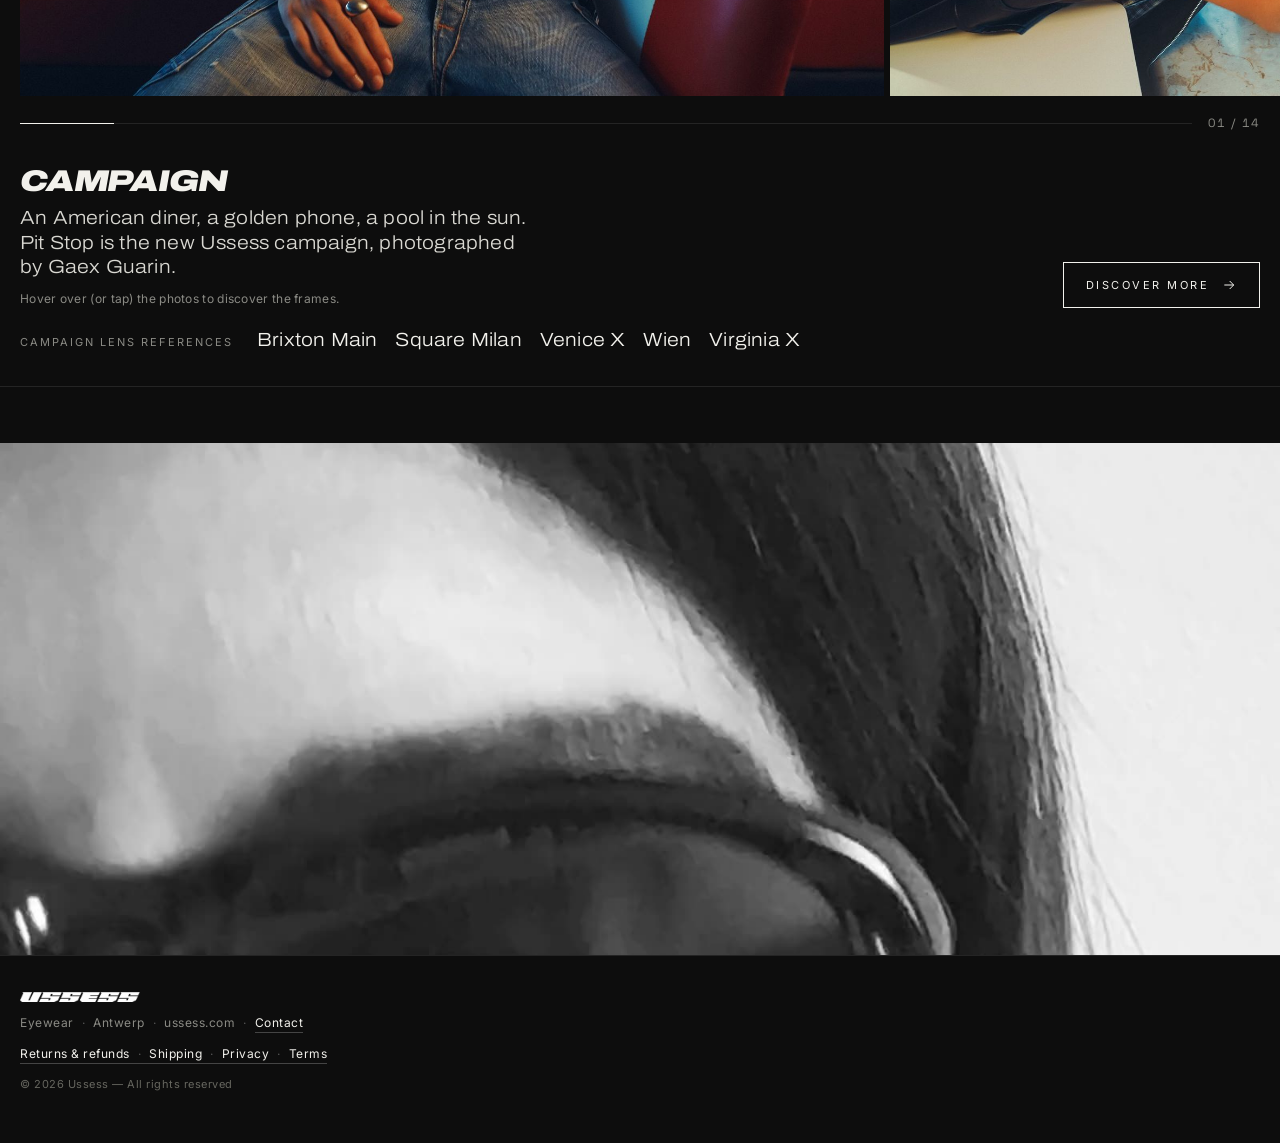
==== commit 3adb1ffe: "Catalogo: la scheda mostra il primo colore con foto frontale (nero davanti), anche se esaurito. Alie" ====
--- a/index.html
+++ b/index.html
@@ -7,7 +7,7 @@
 <link rel="apple-touch-icon" href="apple-touch-icon.png">
 <link rel="preconnect" href="https://fonts.googleapis.com">
 <link rel="stylesheet" href="https://fonts.googleapis.com/css2?family=Inter:wght@400;500;600;700&family=Space+Grotesk:wght@500;700&family=Instrument+Serif:ital@0;1&family=Archivo:ital,wdth,wght@0,100..125,100..900;1,100..125,100..900&display=swap">
-<link rel="stylesheet" href="style.css?v=52">
+<link rel="stylesheet" href="style.css?v=53">
 
 <header class="site-header">
   <button class="ibtn" type="button" aria-label="Apri menu" onclick="openMenu()"><svg viewBox="0 0 24 24"><path d="M3 6h18M3 12h18M3 18h18"/></svg></button>
@@ -100,7 +100,7 @@
   <div class="f-copy">© <span id="year">2026</span> Ussess — Tutti i diritti riservati</div>
 </footer>
 
-<script src="i18n.js?v=52" charset="utf-8"></script>
-<script src="app.js?v=52" charset="utf-8"></script>
+<script src="i18n.js?v=53" charset="utf-8"></script>
+<script src="app.js?v=53" charset="utf-8"></script>
 
 </body></html>
